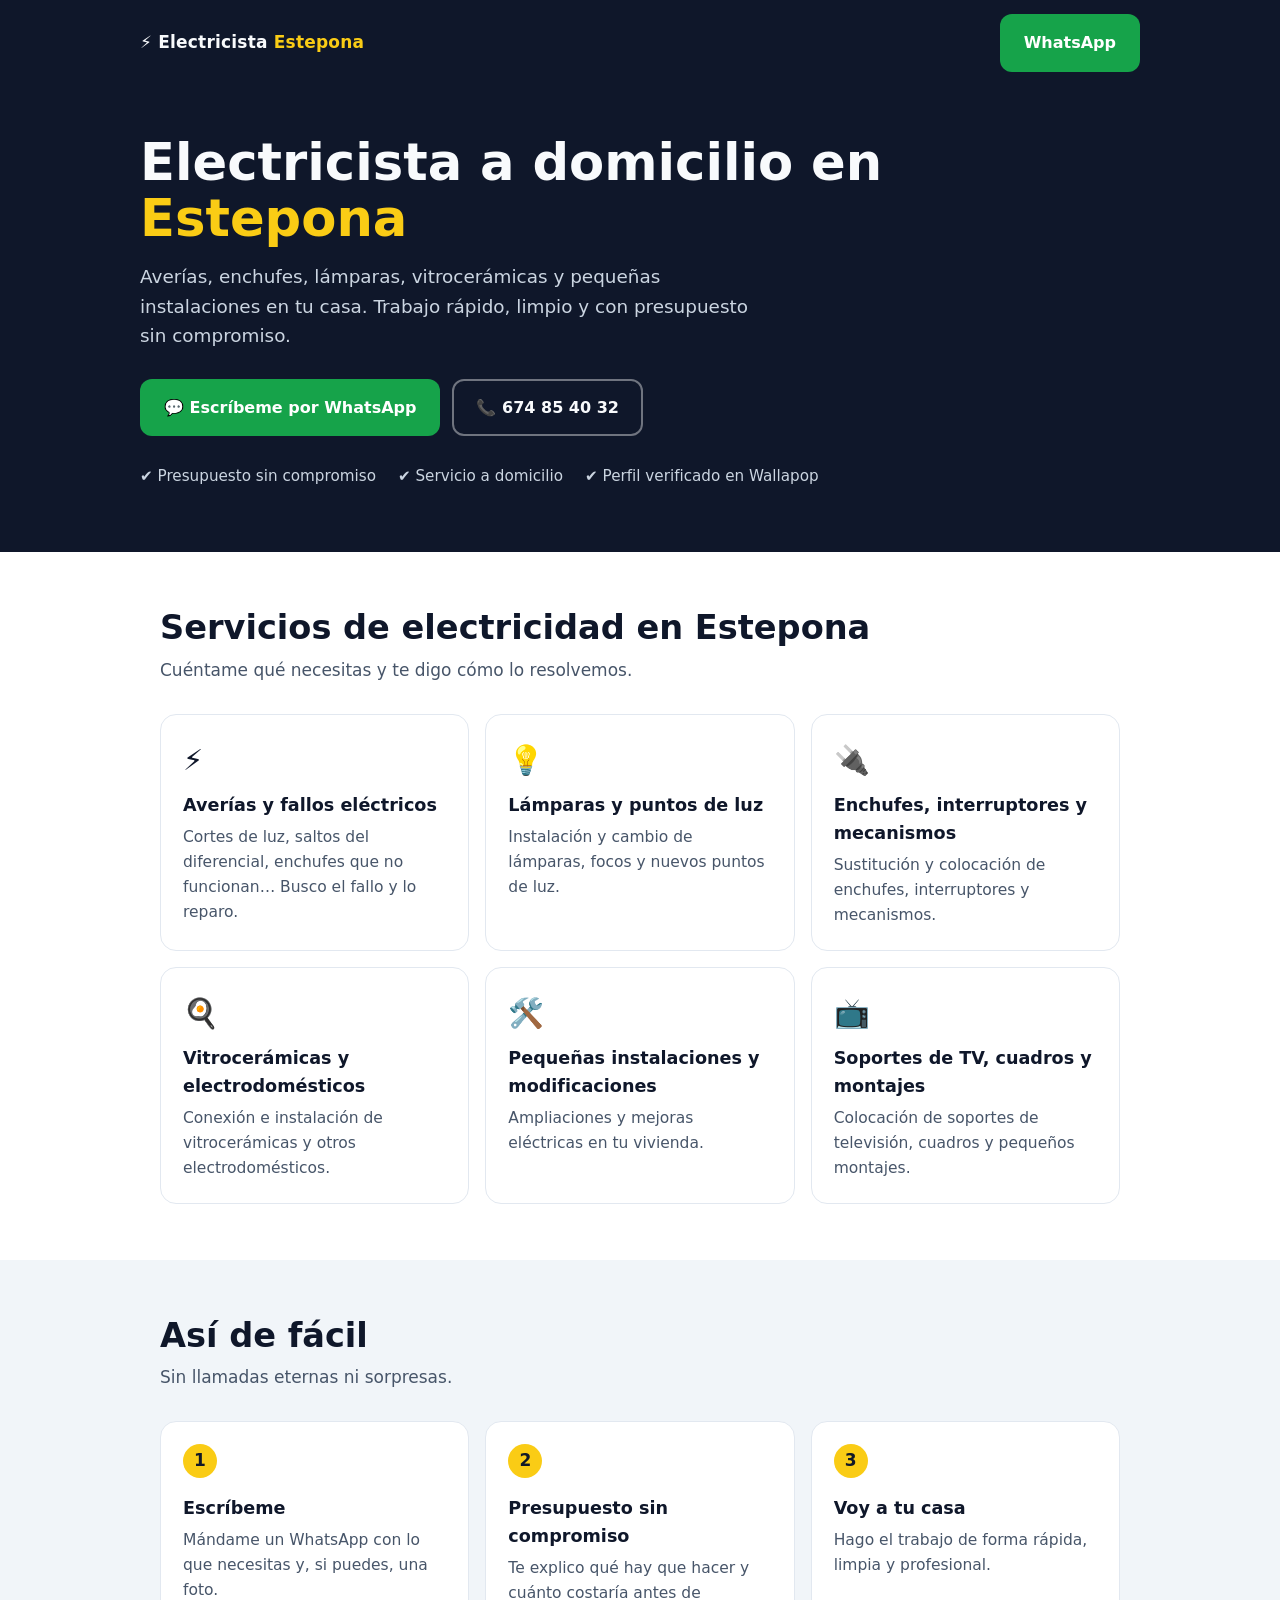
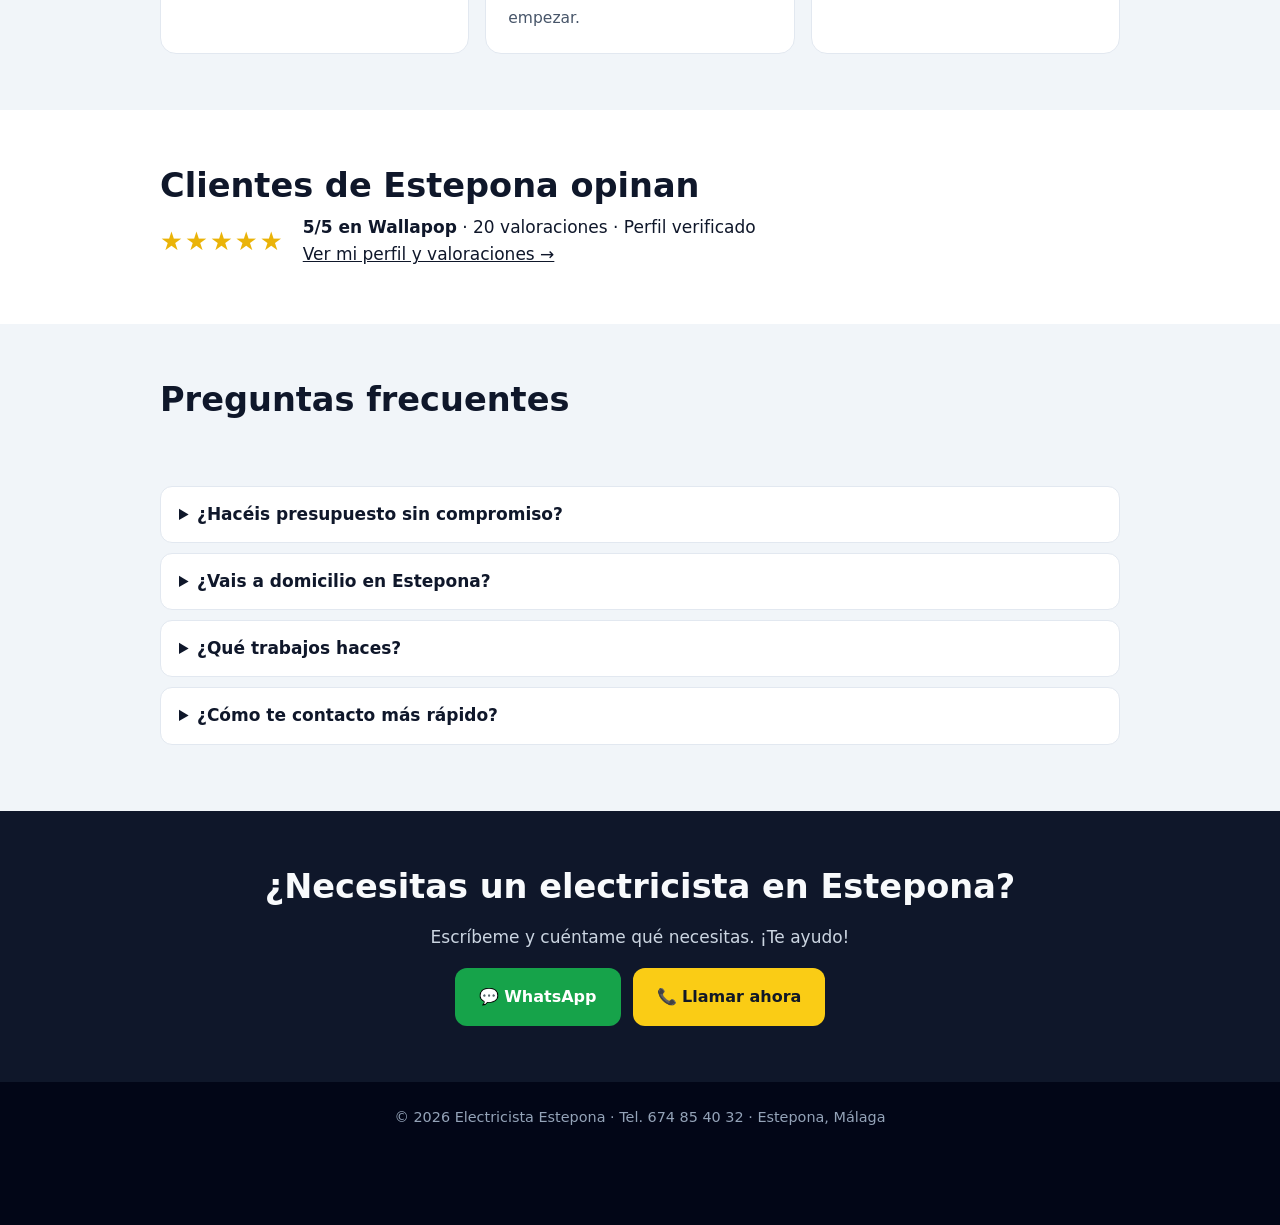
==== index.html @ 248f4143 "Add files via upload" ====
<!DOCTYPE html>
<html lang="es">
<head>
<meta charset="utf-8">
<meta name="viewport" content="width=device-width, initial-scale=1, viewport-fit=cover">
<title>Electricista en Estepona | Averías, instalaciones y reparaciones a domicilio</title>
<meta name="description" content="Electricista profesional en Estepona a domicilio: averías eléctricas, enchufes, lámparas, vitrocerámicas y pequeñas instalaciones. Presupuesto sin compromiso por WhatsApp: 674 85 40 32.">
<meta name="theme-color" content="#0f172a">
<meta property="og:title" content="Electricista en Estepona · Presupuesto sin compromiso">
<meta property="og:description" content="Averías, enchufes, lámparas, vitrocerámicas y pequeñas instalaciones a domicilio. Escríbeme por WhatsApp.">
<meta property="og:type" content="website">
<meta property="og:locale" content="es_ES">
<link rel="icon" href="data:image/svg+xml,%3Csvg xmlns='http://www.w3.org/2000/svg' viewBox='0 0 100 100'%3E%3Ctext y='.9em' font-size='90'%3E⚡%3C/text%3E%3C/svg%3E">
<script type="application/ld+json">
{
  "@context": "https://schema.org",
  "@type": "Electrician",
  "name": "Electricista Estepona",
  "description": "Electricista a domicilio en Estepona: averías, enchufes, lámparas, vitrocerámicas y pequeñas instalaciones.",
  "telephone": "+34674854032",
  "areaServed": { "@type": "City", "name": "Estepona" },
  "address": { "@type": "PostalAddress", "addressLocality": "Estepona", "addressRegion": "Málaga", "addressCountry": "ES" },
  "priceRange": "Presupuesto sin compromiso"
}
</script>
<style>
:root{
  --bg:#ffffff; --surface:#f1f5f9; --text:#0f172a; --muted:#475569;
  --brand:#facc15; --brand-ink:#111827; --dark:#0f172a; --on-dark:#f8fafc;
  --wa:#16a34a; --line:#e2e8f0;
  box-sizing:border-box; padding-top:env(safe-area-inset-top,0px); padding-bottom:env(safe-area-inset-bottom,0px);
}
@media (prefers-color-scheme: dark){
  :root:not([data-theme="light"]){
    --bg:#0b1120; --surface:#131c31; --text:#f1f5f9; --muted:#94a3b8; --line:#243049;
  }
}
:root[data-theme="dark"]{ --bg:#0b1120; --surface:#131c31; --text:#f1f5f9; --muted:#94a3b8; --line:#243049; }
html{ scroll-padding-top:env(safe-area-inset-top,0px); scroll-behavior:smooth; }
*,*::before,*::after{ box-sizing:inherit; }
body{ margin:0; background:var(--bg); color:var(--text); font:17px/1.6 system-ui,-apple-system,"Segoe UI",Roboto,Arial,sans-serif; }
img,svg{ max-width:100%; }
a{ color:inherit; }
.wrap{ max-width:1000px; margin:0 auto; padding:0 20px; }
header.top{ background:var(--dark); color:var(--on-dark); }
.nav{ display:flex; justify-content:space-between; align-items:center; padding:14px 0; gap:12px; }
.logo{ font-weight:800; letter-spacing:.2px; text-decoration:none; }
.logo span{ color:var(--brand); }
.btn{ display:inline-flex; align-items:center; justify-content:center; gap:8px; padding:14px 22px; border-radius:12px; font-weight:700; text-decoration:none; border:2px solid transparent; font-size:1rem; }
.btn-wa{ background:var(--wa); color:#fff; }
.btn-call{ background:var(--brand); color:var(--brand-ink); }
.btn-ghost{ border-color:rgba(255,255,255,.4); color:var(--on-dark); }
.hero{ padding:48px 0 64px; }
.hero h1{ font-size:clamp(2rem,6vw,3.2rem); line-height:1.1; margin:0 0 16px; }
.hero h1 em{ font-style:normal; color:var(--brand); }
.hero p{ font-size:1.15rem; max-width:620px; color:#cbd5e1; margin:0 0 28px; }
.cta{ display:flex; flex-wrap:wrap; gap:12px; }
.badges{ display:flex; flex-wrap:wrap; gap:10px 22px; margin-top:28px; font-size:.95rem; color:#cbd5e1; }
section{ padding:56px 0; }
section.alt{ background:var(--surface); }
h2{ font-size:clamp(1.5rem,4vw,2.1rem); margin:0 0 8px; line-height:1.2; }
.sub{ color:var(--muted); margin:0 0 30px; }
.grid{ display:grid; grid-template-columns:repeat(auto-fit,minmax(250px,1fr)); gap:16px; }
.card{ background:var(--bg); border:1px solid var(--line); border-radius:16px; padding:22px; }
section.alt .card{ background:var(--bg); }
.card .ic{ font-size:1.8rem; }
.card h3{ margin:8px 0 6px; font-size:1.1rem; }
.card p{ margin:0; color:var(--muted); font-size:.97rem; }
.steps{ counter-reset:s; }
.steps .card{ counter-increment:s; }
.steps .card::before{ content:counter(s); display:inline-flex; width:34px; height:34px; border-radius:50%; background:var(--brand); color:var(--brand-ink); font-weight:800; align-items:center; justify-content:center; margin-bottom:8px; }
.proof{ display:flex; flex-wrap:wrap; align-items:center; gap:18px; }
.stars{ font-size:1.6rem; color:#eab308; letter-spacing:2px; }
details{ border:1px solid var(--line); border-radius:12px; padding:14px 18px; margin-bottom:10px; background:var(--bg); }
summary{ font-weight:700; cursor:pointer; }
details p{ margin:10px 0 0; color:var(--muted); }
.final{ background:var(--dark); color:var(--on-dark); text-align:center; }
.final p{ color:#cbd5e1; }
.final .cta{ justify-content:center; }
footer{ background:#020617; color:#94a3b8; font-size:.9rem; padding:24px 0 96px; text-align:center; }
.float{ position:fixed; left:0; right:0; bottom:0; z-index:20; padding:10px 14px calc(10px + env(safe-area-inset-bottom,0px)); background:rgba(15,23,42,.96); display:none; gap:10px; }
.float .btn{ flex:1; padding:12px 8px; }
@media (max-width:700px){ .float{ display:flex; } .nav .btn{ display:none; } }
</style>
</head>
<body>

<header class="top">
  <div class="wrap nav">
    <a class="logo" href="#">⚡ Electricista <span>Estepona</span></a>
    <a class="btn btn-wa" href="https://wa.me/34674854032?text=Hola%2C%20necesito%20un%20electricista%20en%20Estepona" rel="noopener">WhatsApp</a>
  </div>
  <div class="wrap hero">
    <h1>Electricista a domicilio en <em>Estepona</em></h1>
    <p>Averías, enchufes, lámparas, vitrocerámicas y pequeñas instalaciones en tu casa. Trabajo rápido, limpio y con presupuesto sin compromiso.</p>
    <div class="cta">
      <a class="btn btn-wa" href="https://wa.me/34674854032?text=Hola%2C%20necesito%20un%20electricista%20en%20Estepona" rel="noopener">💬 Escríbeme por WhatsApp</a>
      <a class="btn btn-ghost" href="tel:+34674854032">📞 674 85 40 32</a>
    </div>
    <div class="badges">
      <span>✔ Presupuesto sin compromiso</span>
      <span>✔ Servicio a domicilio</span>
      <span>✔ Perfil verificado en Wallapop</span>
    </div>
  </div>
</header>

<main>
<section id="servicios">
  <div class="wrap">
    <h2>Servicios de electricidad en Estepona</h2>
    <p class="sub">Cuéntame qué necesitas y te digo cómo lo resolvemos.</p>
    <div class="grid">
      <div class="card"><div class="ic">⚡</div><h3>Averías y fallos eléctricos</h3><p>Cortes de luz, saltos del diferencial, enchufes que no funcionan… Busco el fallo y lo reparo.</p></div>
      <div class="card"><div class="ic">💡</div><h3>Lámparas y puntos de luz</h3><p>Instalación y cambio de lámparas, focos y nuevos puntos de luz.</p></div>
      <div class="card"><div class="ic">🔌</div><h3>Enchufes, interruptores y mecanismos</h3><p>Sustitución y colocación de enchufes, interruptores y mecanismos.</p></div>
      <div class="card"><div class="ic">🍳</div><h3>Vitrocerámicas y electrodomésticos</h3><p>Conexión e instalación de vitrocerámicas y otros electrodomésticos.</p></div>
      <div class="card"><div class="ic">🛠️</div><h3>Pequeñas instalaciones y modificaciones</h3><p>Ampliaciones y mejoras eléctricas en tu vivienda.</p></div>
      <div class="card"><div class="ic">📺</div><h3>Soportes de TV, cuadros y montajes</h3><p>Colocación de soportes de televisión, cuadros y pequeños montajes.</p></div>
    </div>
  </div>
</section>

<section class="alt" id="como">
  <div class="wrap">
    <h2>Así de fácil</h2>
    <p class="sub">Sin llamadas eternas ni sorpresas.</p>
    <div class="grid steps">
      <div class="card"><h3>Escríbeme</h3><p>Mándame un WhatsApp con lo que necesitas y, si puedes, una foto.</p></div>
      <div class="card"><h3>Presupuesto sin compromiso</h3><p>Te explico qué hay que hacer y cuánto costaría antes de empezar.</p></div>
      <div class="card"><h3>Voy a tu casa</h3><p>Hago el trabajo de forma rápida, limpia y profesional.</p></div>
    </div>
  </div>
</section>

<section id="opiniones">
  <div class="wrap">
    <h2>Clientes de Estepona opinan</h2>
    <div class="proof">
      <div class="stars" aria-label="5 de 5 estrellas">★★★★★</div>
      <div><strong>5/5 en Wallapop</strong> · 20 valoraciones · Perfil verificado<br>
      <a href="https://es.wallapop.com/item/electricista-1273428074" rel="noopener" target="_blank">Ver mi perfil y valoraciones →</a></div>
    </div>
  </div>
</section>

<section class="alt" id="faq">
  <div class="wrap">
    <h2>Preguntas frecuentes</h2>
    <p class="sub">&nbsp;</p>
    <details><summary>¿Hacéis presupuesto sin compromiso?</summary><p>Sí. Me cuentas qué necesitas por WhatsApp y te doy un presupuesto antes de empezar, sin compromiso.</p></details>
    <details><summary>¿Vais a domicilio en Estepona?</summary><p>Sí, el servicio es a domicilio en Estepona.</p></details>
    <details><summary>¿Qué trabajos haces?</summary><p>Averías, lámparas y puntos de luz, enchufes e interruptores, vitrocerámicas y electrodomésticos, pequeñas instalaciones y montajes como soportes de TV o cuadros.</p></details>
    <details><summary>¿Cómo te contacto más rápido?</summary><p>Por WhatsApp al 674 85 40 32. También puedes llamarme directamente.</p></details>
  </div>
</section>

<section class="final" id="contacto">
  <div class="wrap">
    <h2>¿Necesitas un electricista en Estepona?</h2>
    <p>Escríbeme y cuéntame qué necesitas. ¡Te ayudo!</p>
    <div class="cta">
      <a class="btn btn-wa" href="https://wa.me/34674854032?text=Hola%2C%20necesito%20un%20electricista%20en%20Estepona" rel="noopener">💬 WhatsApp</a>
      <a class="btn btn-call" href="tel:+34674854032">📞 Llamar ahora</a>
    </div>
  </div>
</section>
</main>

<footer>
  <div class="wrap">© <span id="y">2026</span> Electricista Estepona · Tel. 674 85 40 32 · Estepona, Málaga</div>
</footer>

<div class="float">
  <a class="btn btn-wa" href="https://wa.me/34674854032?text=Hola%2C%20necesito%20un%20electricista%20en%20Estepona" rel="noopener">💬 WhatsApp</a>
  <a class="btn btn-call" href="tel:+34674854032">📞 Llamar</a>
</div>
<script>document.getElementById('y').textContent=new Date().getFullYear();</script>
</body>
</html>
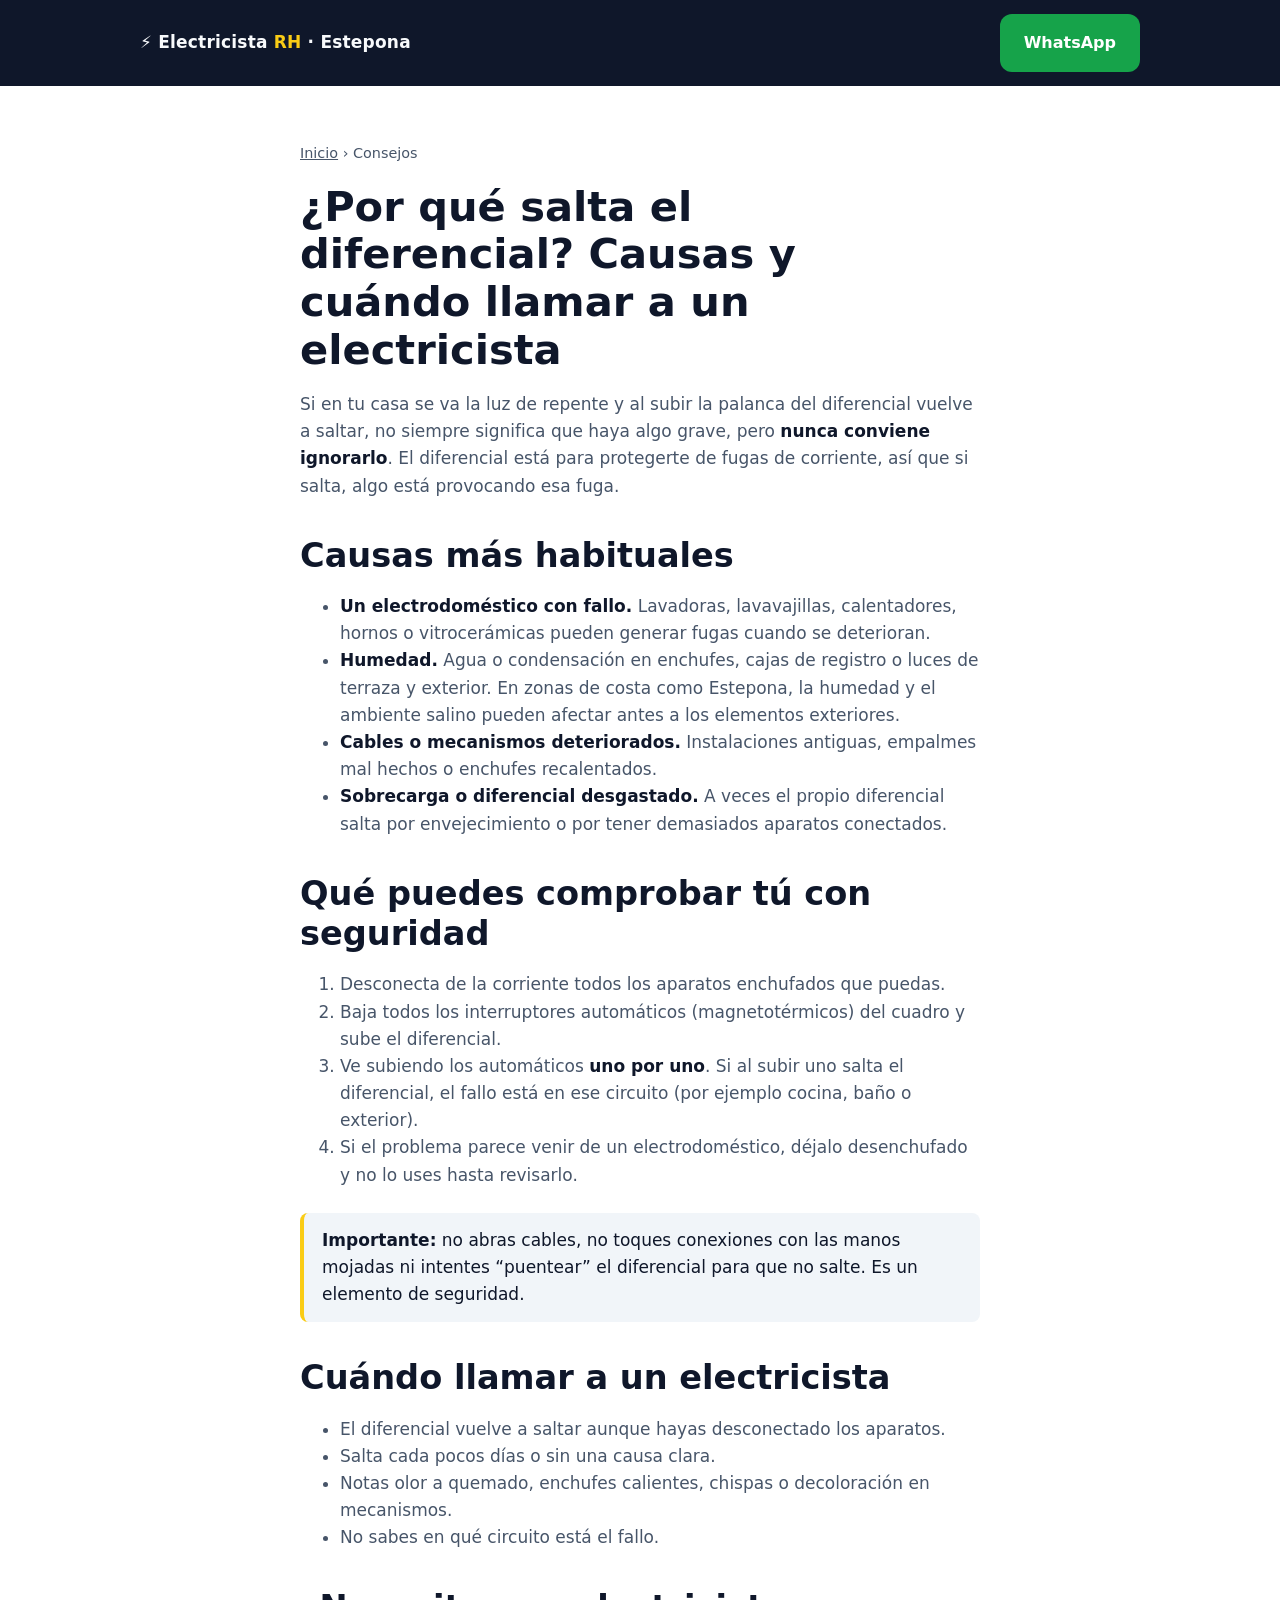
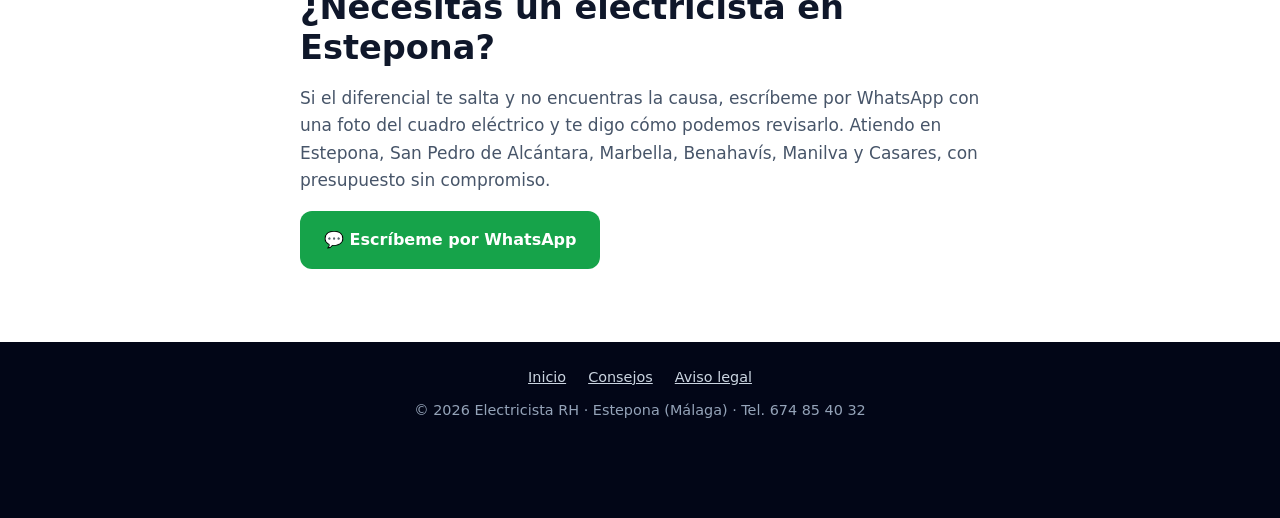
==== commit 31d31d85: "Add files via upload" ====
--- a/index.html
+++ b/index.html
@@ -3,178 +3,57 @@
 <head>
 <meta charset="utf-8">
 <meta name="viewport" content="width=device-width, initial-scale=1, viewport-fit=cover">
-<title>Electricista en Estepona | Averías, instalaciones y reparaciones a domicilio</title>
-<meta name="description" content="Electricista profesional en Estepona a domicilio: averías eléctricas, enchufes, lámparas, vitrocerámicas y pequeñas instalaciones. Presupuesto sin compromiso por WhatsApp: 674 85 40 32.">
 <meta name="theme-color" content="#0f172a">
-<meta property="og:title" content="Electricista en Estepona · Presupuesto sin compromiso">
-<meta property="og:description" content="Averías, enchufes, lámparas, vitrocerámicas y pequeñas instalaciones a domicilio. Escríbeme por WhatsApp.">
-<meta property="og:type" content="website">
-<meta property="og:locale" content="es_ES">
 <link rel="icon" href="data:image/svg+xml,%3Csvg xmlns='http://www.w3.org/2000/svg' viewBox='0 0 100 100'%3E%3Ctext y='.9em' font-size='90'%3E⚡%3C/text%3E%3C/svg%3E">
+<link rel="stylesheet" href="/style.css">
+<title>¿Por qué salta el diferencial? Causas y soluciones | Electricista Estepona</title>
+<meta name="description" content="Por qué salta el diferencial en casa, qué puedes comprobar tú con seguridad y cuándo llamar a un electricista en Estepona. Guía práctica.">
+<link rel="canonical" href="https://electricistarh.com/consejos/">
+<meta property="og:title" content="¿Por qué salta el diferencial? Causas y soluciones">
+<meta property="og:url" content="https://electricistarh.com/consejos/">
+<meta property="og:type" content="article">
 <script type="application/ld+json">
-{
-  "@context": "https://schema.org",
-  "@type": "Electrician",
-  "name": "Electricista Estepona",
-  "description": "Electricista a domicilio en Estepona: averías, enchufes, lámparas, vitrocerámicas y pequeñas instalaciones.",
-  "telephone": "+34674854032",
-  "areaServed": { "@type": "City", "name": "Estepona" },
-  "address": { "@type": "PostalAddress", "addressLocality": "Estepona", "addressRegion": "Málaga", "addressCountry": "ES" },
-  "priceRange": "Presupuesto sin compromiso"
-}
+{"@context":"https://schema.org","@type":"Article","headline":"¿Por qué salta el diferencial? Causas y cuándo llamar a un electricista","inLanguage":"es","datePublished":"2026-10-31","dateModified":"2026-10-31","mainEntityOfPage":"https://electricistarh.com/consejos/","author":{"@type":"Organization","name":"Electricista RH","url":"https://electricistarh.com/"},"publisher":{"@type":"Organization","name":"Electricista RH"}}
 </script>
-<style>
-:root{
-  --bg:#ffffff; --surface:#f1f5f9; --text:#0f172a; --muted:#475569;
-  --brand:#facc15; --brand-ink:#111827; --dark:#0f172a; --on-dark:#f8fafc;
-  --wa:#16a34a; --line:#e2e8f0;
-  box-sizing:border-box; padding-top:env(safe-area-inset-top,0px); padding-bottom:env(safe-area-inset-bottom,0px);
-}
-@media (prefers-color-scheme: dark){
-  :root:not([data-theme="light"]){
-    --bg:#0b1120; --surface:#131c31; --text:#f1f5f9; --muted:#94a3b8; --line:#243049;
-  }
-}
-:root[data-theme="dark"]{ --bg:#0b1120; --surface:#131c31; --text:#f1f5f9; --muted:#94a3b8; --line:#243049; }
-html{ scroll-padding-top:env(safe-area-inset-top,0px); scroll-behavior:smooth; }
-*,*::before,*::after{ box-sizing:inherit; }
-body{ margin:0; background:var(--bg); color:var(--text); font:17px/1.6 system-ui,-apple-system,"Segoe UI",Roboto,Arial,sans-serif; }
-img,svg{ max-width:100%; }
-a{ color:inherit; }
-.wrap{ max-width:1000px; margin:0 auto; padding:0 20px; }
-header.top{ background:var(--dark); color:var(--on-dark); }
-.nav{ display:flex; justify-content:space-between; align-items:center; padding:14px 0; gap:12px; }
-.logo{ font-weight:800; letter-spacing:.2px; text-decoration:none; }
-.logo span{ color:var(--brand); }
-.btn{ display:inline-flex; align-items:center; justify-content:center; gap:8px; padding:14px 22px; border-radius:12px; font-weight:700; text-decoration:none; border:2px solid transparent; font-size:1rem; }
-.btn-wa{ background:var(--wa); color:#fff; }
-.btn-call{ background:var(--brand); color:var(--brand-ink); }
-.btn-ghost{ border-color:rgba(255,255,255,.4); color:var(--on-dark); }
-.hero{ padding:48px 0 64px; }
-.hero h1{ font-size:clamp(2rem,6vw,3.2rem); line-height:1.1; margin:0 0 16px; }
-.hero h1 em{ font-style:normal; color:var(--brand); }
-.hero p{ font-size:1.15rem; max-width:620px; color:#cbd5e1; margin:0 0 28px; }
-.cta{ display:flex; flex-wrap:wrap; gap:12px; }
-.badges{ display:flex; flex-wrap:wrap; gap:10px 22px; margin-top:28px; font-size:.95rem; color:#cbd5e1; }
-section{ padding:56px 0; }
-section.alt{ background:var(--surface); }
-h2{ font-size:clamp(1.5rem,4vw,2.1rem); margin:0 0 8px; line-height:1.2; }
-.sub{ color:var(--muted); margin:0 0 30px; }
-.grid{ display:grid; grid-template-columns:repeat(auto-fit,minmax(250px,1fr)); gap:16px; }
-.card{ background:var(--bg); border:1px solid var(--line); border-radius:16px; padding:22px; }
-section.alt .card{ background:var(--bg); }
-.card .ic{ font-size:1.8rem; }
-.card h3{ margin:8px 0 6px; font-size:1.1rem; }
-.card p{ margin:0; color:var(--muted); font-size:.97rem; }
-.steps{ counter-reset:s; }
-.steps .card{ counter-increment:s; }
-.steps .card::before{ content:counter(s); display:inline-flex; width:34px; height:34px; border-radius:50%; background:var(--brand); color:var(--brand-ink); font-weight:800; align-items:center; justify-content:center; margin-bottom:8px; }
-.proof{ display:flex; flex-wrap:wrap; align-items:center; gap:18px; }
-.stars{ font-size:1.6rem; color:#eab308; letter-spacing:2px; }
-details{ border:1px solid var(--line); border-radius:12px; padding:14px 18px; margin-bottom:10px; background:var(--bg); }
-summary{ font-weight:700; cursor:pointer; }
-details p{ margin:10px 0 0; color:var(--muted); }
-.final{ background:var(--dark); color:var(--on-dark); text-align:center; }
-.final p{ color:#cbd5e1; }
-.final .cta{ justify-content:center; }
-footer{ background:#020617; color:#94a3b8; font-size:.9rem; padding:24px 0 96px; text-align:center; }
-.float{ position:fixed; left:0; right:0; bottom:0; z-index:20; padding:10px 14px calc(10px + env(safe-area-inset-bottom,0px)); background:rgba(15,23,42,.96); display:none; gap:10px; }
-.float .btn{ flex:1; padding:12px 8px; }
-@media (max-width:700px){ .float{ display:flex; } .nav .btn{ display:none; } }
-</style>
 </head>
 <body>
+<header class="top"><div class="wrap nav"><a class="logo" href="/">⚡ Electricista <span>RH</span> · Estepona</a><a class="btn btn-wa" href="https://wa.me/34674854032?text=Hola%2C%20necesito%20un%20electricista%20en%20Estepona" rel="noopener">WhatsApp</a></div></header>
+<main><section><div class="wrap article">
+<div class="crumbs"><a href="/">Inicio</a> › Consejos</div>
+<h1>¿Por qué salta el diferencial? Causas y cuándo llamar a un electricista</h1>
+<p>Si en tu casa se va la luz de repente y al subir la palanca del diferencial vuelve a saltar, no siempre significa que haya algo grave, pero <strong>nunca conviene ignorarlo</strong>. El diferencial está para protegerte de fugas de corriente, así que si salta, algo está provocando esa fuga.</p>
 
-<header class="top">
-  <div class="wrap nav">
-    <a class="logo" href="#">⚡ Electricista <span>Estepona</span></a>
-    <a class="btn btn-wa" href="https://wa.me/34674854032?text=Hola%2C%20necesito%20un%20electricista%20en%20Estepona" rel="noopener">WhatsApp</a>
-  </div>
-  <div class="wrap hero">
-    <h1>Electricista a domicilio en <em>Estepona</em></h1>
-    <p>Averías, enchufes, lámparas, vitrocerámicas y pequeñas instalaciones en tu casa. Trabajo rápido, limpio y con presupuesto sin compromiso.</p>
-    <div class="cta">
-      <a class="btn btn-wa" href="https://wa.me/34674854032?text=Hola%2C%20necesito%20un%20electricista%20en%20Estepona" rel="noopener">💬 Escríbeme por WhatsApp</a>
-      <a class="btn btn-ghost" href="tel:+34674854032">📞 674 85 40 32</a>
-    </div>
-    <div class="badges">
-      <span>✔ Presupuesto sin compromiso</span>
-      <span>✔ Servicio a domicilio</span>
-      <span>✔ Perfil verificado en Wallapop</span>
-    </div>
-  </div>
-</header>
+<h2>Causas más habituales</h2>
+<ul>
+<li><strong>Un electrodoméstico con fallo.</strong> Lavadoras, lavavajillas, calentadores, hornos o vitrocerámicas pueden generar fugas cuando se deterioran.</li>
+<li><strong>Humedad.</strong> Agua o condensación en enchufes, cajas de registro o luces de terraza y exterior. En zonas de costa como Estepona, la humedad y el ambiente salino pueden afectar antes a los elementos exteriores.</li>
+<li><strong>Cables o mecanismos deteriorados.</strong> Instalaciones antiguas, empalmes mal hechos o enchufes recalentados.</li>
+<li><strong>Sobrecarga o diferencial desgastado.</strong> A veces el propio diferencial salta por envejecimiento o por tener demasiados aparatos conectados.</li>
+</ul>
 
-<main>
-<section id="servicios">
-  <div class="wrap">
-    <h2>Servicios de electricidad en Estepona</h2>
-    <p class="sub">Cuéntame qué necesitas y te digo cómo lo resolvemos.</p>
-    <div class="grid">
-      <div class="card"><div class="ic">⚡</div><h3>Averías y fallos eléctricos</h3><p>Cortes de luz, saltos del diferencial, enchufes que no funcionan… Busco el fallo y lo reparo.</p></div>
-      <div class="card"><div class="ic">💡</div><h3>Lámparas y puntos de luz</h3><p>Instalación y cambio de lámparas, focos y nuevos puntos de luz.</p></div>
-      <div class="card"><div class="ic">🔌</div><h3>Enchufes, interruptores y mecanismos</h3><p>Sustitución y colocación de enchufes, interruptores y mecanismos.</p></div>
-      <div class="card"><div class="ic">🍳</div><h3>Vitrocerámicas y electrodomésticos</h3><p>Conexión e instalación de vitrocerámicas y otros electrodomésticos.</p></div>
-      <div class="card"><div class="ic">🛠️</div><h3>Pequeñas instalaciones y modificaciones</h3><p>Ampliaciones y mejoras eléctricas en tu vivienda.</p></div>
-      <div class="card"><div class="ic">📺</div><h3>Soportes de TV, cuadros y montajes</h3><p>Colocación de soportes de televisión, cuadros y pequeños montajes.</p></div>
-    </div>
-  </div>
-</section>
+<h2>Qué puedes comprobar tú con seguridad</h2>
+<ol>
+<li>Desconecta de la corriente todos los aparatos enchufados que puedas.</li>
+<li>Baja todos los interruptores automáticos (magnetotérmicos) del cuadro y sube el diferencial.</li>
+<li>Ve subiendo los automáticos <strong>uno por uno</strong>. Si al subir uno salta el diferencial, el fallo está en ese circuito (por ejemplo cocina, baño o exterior).</li>
+<li>Si el problema parece venir de un electrodoméstico, déjalo desenchufado y no lo uses hasta revisarlo.</li>
+</ol>
+<div class="note"><strong>Importante:</strong> no abras cables, no toques conexiones con las manos mojadas ni intentes “puentear” el diferencial para que no salte. Es un elemento de seguridad.</div>
 
-<section class="alt" id="como">
-  <div class="wrap">
-    <h2>Así de fácil</h2>
-    <p class="sub">Sin llamadas eternas ni sorpresas.</p>
-    <div class="grid steps">
-      <div class="card"><h3>Escríbeme</h3><p>Mándame un WhatsApp con lo que necesitas y, si puedes, una foto.</p></div>
-      <div class="card"><h3>Presupuesto sin compromiso</h3><p>Te explico qué hay que hacer y cuánto costaría antes de empezar.</p></div>
-      <div class="card"><h3>Voy a tu casa</h3><p>Hago el trabajo de forma rápida, limpia y profesional.</p></div>
-    </div>
-  </div>
-</section>
+<h2>Cuándo llamar a un electricista</h2>
+<ul>
+<li>El diferencial vuelve a saltar aunque hayas desconectado los aparatos.</li>
+<li>Salta cada pocos días o sin una causa clara.</li>
+<li>Notas olor a quemado, enchufes calientes, chispas o decoloración en mecanismos.</li>
+<li>No sabes en qué circuito está el fallo.</li>
+</ul>
 
-<section id="opiniones">
-  <div class="wrap">
-    <h2>Clientes de Estepona opinan</h2>
-    <div class="proof">
-      <div class="stars" aria-label="5 de 5 estrellas">★★★★★</div>
-      <div><strong>5/5 en Wallapop</strong> · 20 valoraciones · Perfil verificado<br>
-      <a href="https://es.wallapop.com/item/electricista-1273428074" rel="noopener" target="_blank">Ver mi perfil y valoraciones →</a></div>
-    </div>
-  </div>
-</section>
-
-<section class="alt" id="faq">
-  <div class="wrap">
-    <h2>Preguntas frecuentes</h2>
-    <p class="sub">&nbsp;</p>
-    <details><summary>¿Hacéis presupuesto sin compromiso?</summary><p>Sí. Me cuentas qué necesitas por WhatsApp y te doy un presupuesto antes de empezar, sin compromiso.</p></details>
-    <details><summary>¿Vais a domicilio en Estepona?</summary><p>Sí, el servicio es a domicilio en Estepona.</p></details>
-    <details><summary>¿Qué trabajos haces?</summary><p>Averías, lámparas y puntos de luz, enchufes e interruptores, vitrocerámicas y electrodomésticos, pequeñas instalaciones y montajes como soportes de TV o cuadros.</p></details>
-    <details><summary>¿Cómo te contacto más rápido?</summary><p>Por WhatsApp al 674 85 40 32. También puedes llamarme directamente.</p></details>
-  </div>
-</section>
-
-<section class="final" id="contacto">
-  <div class="wrap">
-    <h2>¿Necesitas un electricista en Estepona?</h2>
-    <p>Escríbeme y cuéntame qué necesitas. ¡Te ayudo!</p>
-    <div class="cta">
-      <a class="btn btn-wa" href="https://wa.me/34674854032?text=Hola%2C%20necesito%20un%20electricista%20en%20Estepona" rel="noopener">💬 WhatsApp</a>
-      <a class="btn btn-call" href="tel:+34674854032">📞 Llamar ahora</a>
-    </div>
-  </div>
-</section>
-</main>
-
-<footer>
-  <div class="wrap">© <span id="y">2026</span> Electricista Estepona · Tel. 674 85 40 32 · Estepona, Málaga</div>
-</footer>
-
-<div class="float">
-  <a class="btn btn-wa" href="https://wa.me/34674854032?text=Hola%2C%20necesito%20un%20electricista%20en%20Estepona" rel="noopener">💬 WhatsApp</a>
-  <a class="btn btn-call" href="tel:+34674854032">📞 Llamar</a>
-</div>
-<script>document.getElementById('y').textContent=new Date().getFullYear();</script>
+<h2>¿Necesitas un electricista en Estepona?</h2>
+<p>Si el diferencial te salta y no encuentras la causa, escríbeme por WhatsApp con una foto del cuadro eléctrico y te digo cómo podemos revisarlo. Atiendo en Estepona, San Pedro de Alcántara, Marbella, Benahavís, Manilva y Casares, con presupuesto sin compromiso.</p>
+<p><a class="btn btn-wa" href="https://wa.me/34674854032?text=Hola%2C%20me%20salta%20el%20diferencial%20y%20necesito%20un%20electricista" rel="noopener">💬 Escríbeme por WhatsApp</a></p>
+</div></section></main>
+<footer><div class="wrap"><div class="links"><a href="/">Inicio</a><a href="/consejos/">Consejos</a><a href="/aviso-legal/">Aviso legal</a></div>© <span id="y">2026</span> Electricista RH · Estepona (Málaga) · Tel. 674 85 40 32</div></footer>
+<div class="float"><a class="btn btn-wa" href="https://wa.me/34674854032?text=Hola%2C%20necesito%20un%20electricista%20en%20Estepona" rel="noopener">💬 WhatsApp</a><a class="btn btn-call" href="tel:+34674854032">📞 Llamar</a></div>
+<script>document.getElementById("y").textContent=new Date().getFullYear();</script>
 </body>
 </html>
--- a/style.css
+++ b/style.css
@@ -0,0 +1,70 @@
+:root{
+  --bg:#ffffff; --surface:#f1f5f9; --text:#0f172a; --muted:#475569;
+  --brand:#facc15; --brand-ink:#111827; --dark:#0f172a; --on-dark:#f8fafc;
+  --wa:#16a34a; --line:#e2e8f0;
+  box-sizing:border-box; padding-top:env(safe-area-inset-top,0px); padding-bottom:env(safe-area-inset-bottom,0px);
+}
+@media (prefers-color-scheme: dark){
+  :root:not([data-theme="light"]){
+    --bg:#0b1120; --surface:#131c31; --text:#f1f5f9; --muted:#94a3b8; --line:#243049;
+  }
+}
+:root[data-theme="dark"]{ --bg:#0b1120; --surface:#131c31; --text:#f1f5f9; --muted:#94a3b8; --line:#243049; }
+html{ scroll-padding-top:env(safe-area-inset-top,0px); scroll-behavior:smooth; }
+*,*::before,*::after{ box-sizing:inherit; }
+body{ margin:0; background:var(--bg); color:var(--text); font:17px/1.6 system-ui,-apple-system,"Segoe UI",Roboto,Arial,sans-serif; }
+img,svg{ max-width:100%; }
+a{ color:inherit; }
+.wrap{ max-width:1000px; margin:0 auto; padding:0 20px; }
+header.top{ background:var(--dark); color:var(--on-dark); }
+.nav{ display:flex; justify-content:space-between; align-items:center; padding:14px 0; gap:12px; }
+.logo{ font-weight:800; letter-spacing:.2px; text-decoration:none; }
+.logo span{ color:var(--brand); }
+.btn{ display:inline-flex; align-items:center; justify-content:center; gap:8px; padding:14px 22px; border-radius:12px; font-weight:700; text-decoration:none; border:2px solid transparent; font-size:1rem; }
+.btn-wa{ background:var(--wa); color:#fff; }
+.btn-call{ background:var(--brand); color:var(--brand-ink); }
+.btn-ghost{ border-color:rgba(255,255,255,.4); color:var(--on-dark); }
+.hero{ padding:48px 0 64px; }
+.hero h1{ font-size:clamp(2rem,6vw,3.2rem); line-height:1.1; margin:0 0 16px; }
+.hero h1 em{ font-style:normal; color:var(--brand); }
+.hero p{ font-size:1.15rem; max-width:640px; color:#cbd5e1; margin:0 0 28px; }
+.cta{ display:flex; flex-wrap:wrap; gap:12px; }
+.badges{ display:flex; flex-wrap:wrap; gap:10px 22px; margin-top:28px; font-size:.95rem; color:#cbd5e1; }
+section{ padding:56px 0; }
+section.alt{ background:var(--surface); }
+h2{ font-size:clamp(1.5rem,4vw,2.1rem); margin:0 0 8px; line-height:1.2; }
+.sub{ color:var(--muted); margin:0 0 30px; }
+.intro{ max-width:720px; color:var(--muted); }
+.intro strong{ color:var(--text); }
+.grid{ display:grid; grid-template-columns:repeat(auto-fit,minmax(250px,1fr)); gap:16px; }
+.card{ background:var(--bg); border:1px solid var(--line); border-radius:16px; padding:22px; }
+.card .ic{ font-size:1.8rem; }
+.card h3{ margin:8px 0 6px; font-size:1.1rem; }
+.card p{ margin:0; color:var(--muted); font-size:.97rem; }
+.steps{ counter-reset:s; }
+.steps .card{ counter-increment:s; }
+.steps .card::before{ content:counter(s); display:inline-flex; width:34px; height:34px; border-radius:50%; background:var(--brand); color:var(--brand-ink); font-weight:800; align-items:center; justify-content:center; margin-bottom:8px; }
+.zones{ display:flex; flex-wrap:wrap; gap:10px; margin:0 0 18px; padding:0; list-style:none; }
+.zones li{ background:var(--bg); border:1px solid var(--line); border-radius:999px; padding:8px 16px; font-weight:600; }
+.proof{ display:flex; flex-wrap:wrap; align-items:center; gap:18px; }
+.stars{ font-size:1.6rem; color:#eab308; letter-spacing:2px; }
+details{ border:1px solid var(--line); border-radius:12px; padding:14px 18px; margin-bottom:10px; background:var(--bg); }
+summary{ font-weight:700; cursor:pointer; }
+details p{ margin:10px 0 0; color:var(--muted); }
+.final{ background:var(--dark); color:var(--on-dark); text-align:center; }
+.final p{ color:#cbd5e1; }
+.final .cta{ justify-content:center; }
+footer{ background:#020617; color:#94a3b8; font-size:.9rem; padding:24px 0 96px; text-align:center; }
+.float{ position:fixed; left:0; right:0; bottom:0; z-index:20; padding:10px 14px calc(10px + env(safe-area-inset-bottom,0px)); background:rgba(15,23,42,.96); display:none; gap:10px; }
+.float .btn{ flex:1; padding:12px 8px; }
+@media (max-width:700px){ .float{ display:flex; } .nav .btn{ display:none; } }
+
+.article{ max-width:720px; }
+.article h1{ font-size:clamp(1.8rem,5vw,2.6rem); line-height:1.15; margin:0 0 12px; }
+.article h2{ margin-top:36px; }
+.article p,.article li{ color:var(--muted); }
+.article strong{ color:var(--text); }
+.article .note{ background:var(--surface); border-left:4px solid var(--brand); padding:14px 18px; border-radius:8px; margin:24px 0; }
+.crumbs{ font-size:.9rem; color:var(--muted); margin-bottom:18px; }
+.links{ display:flex; flex-wrap:wrap; gap:10px 22px; justify-content:center; margin-bottom:10px; }
+.links a{ color:#cbd5e1; }
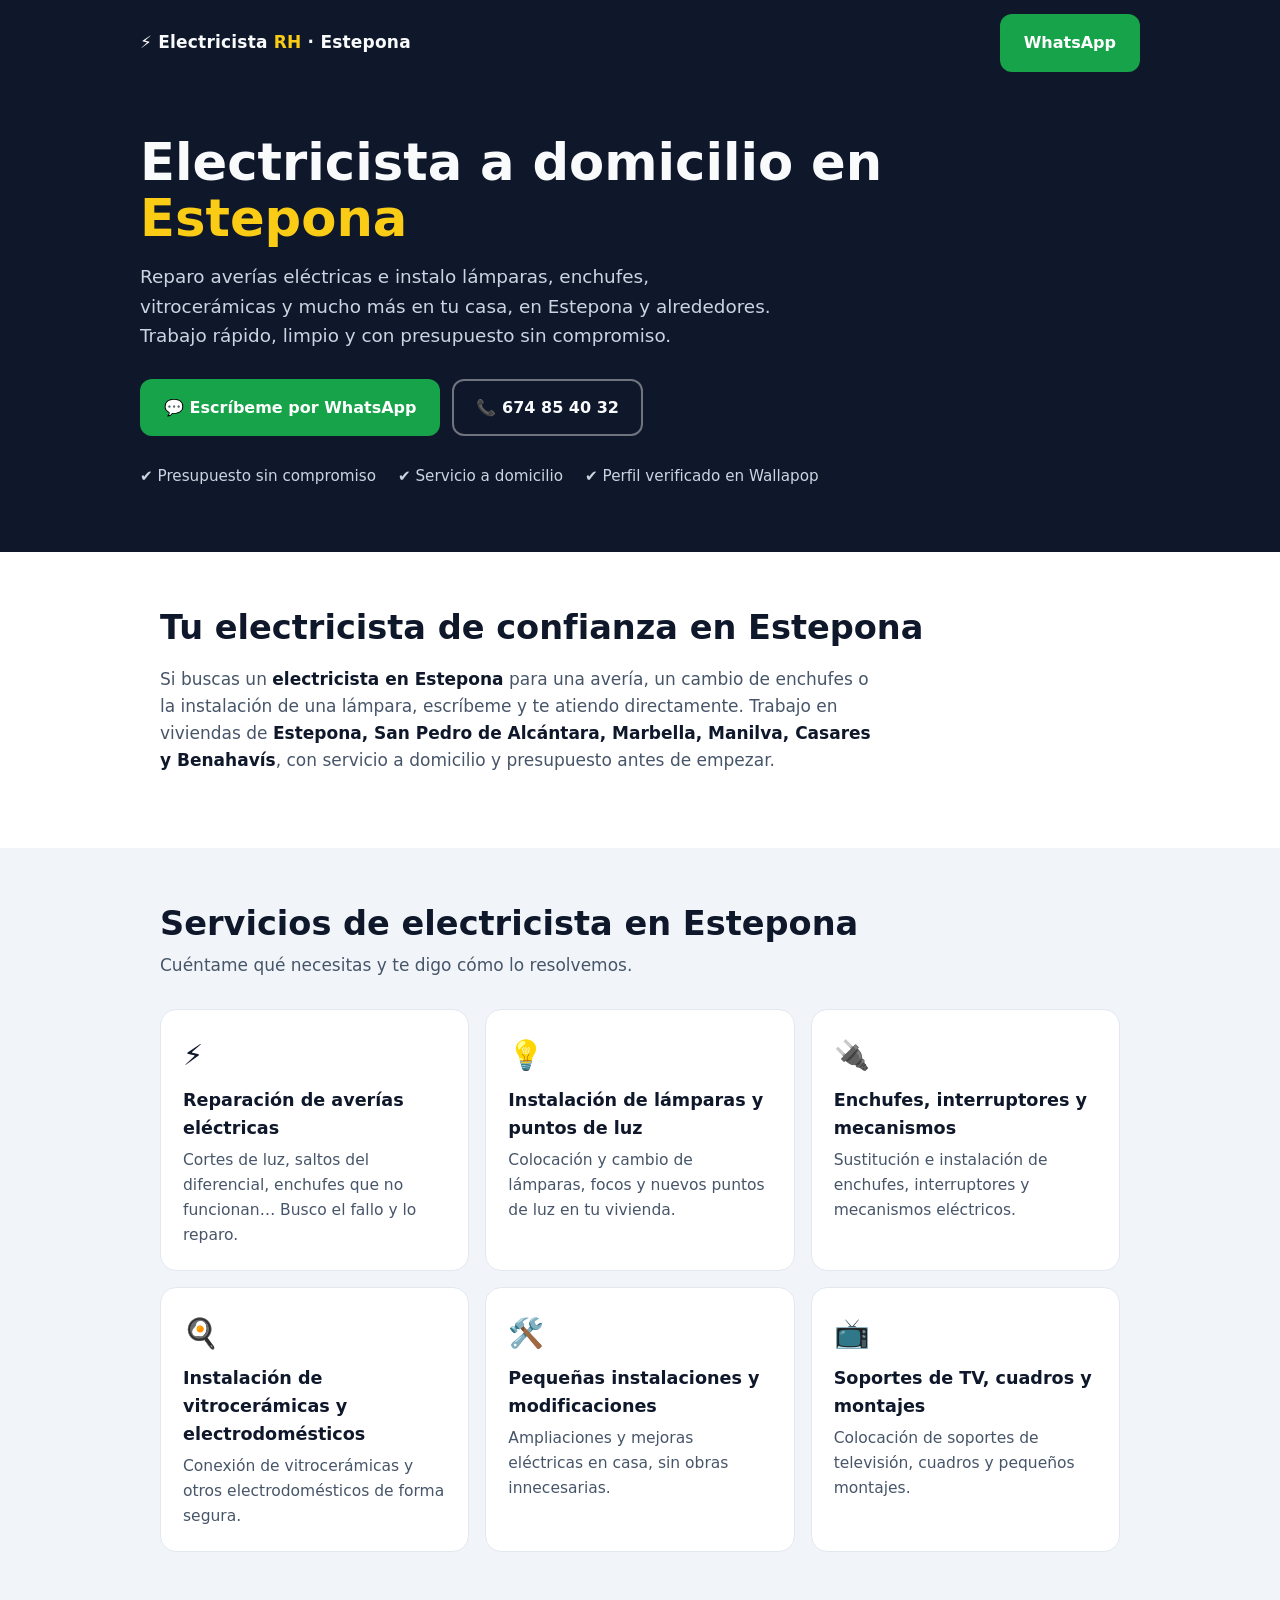
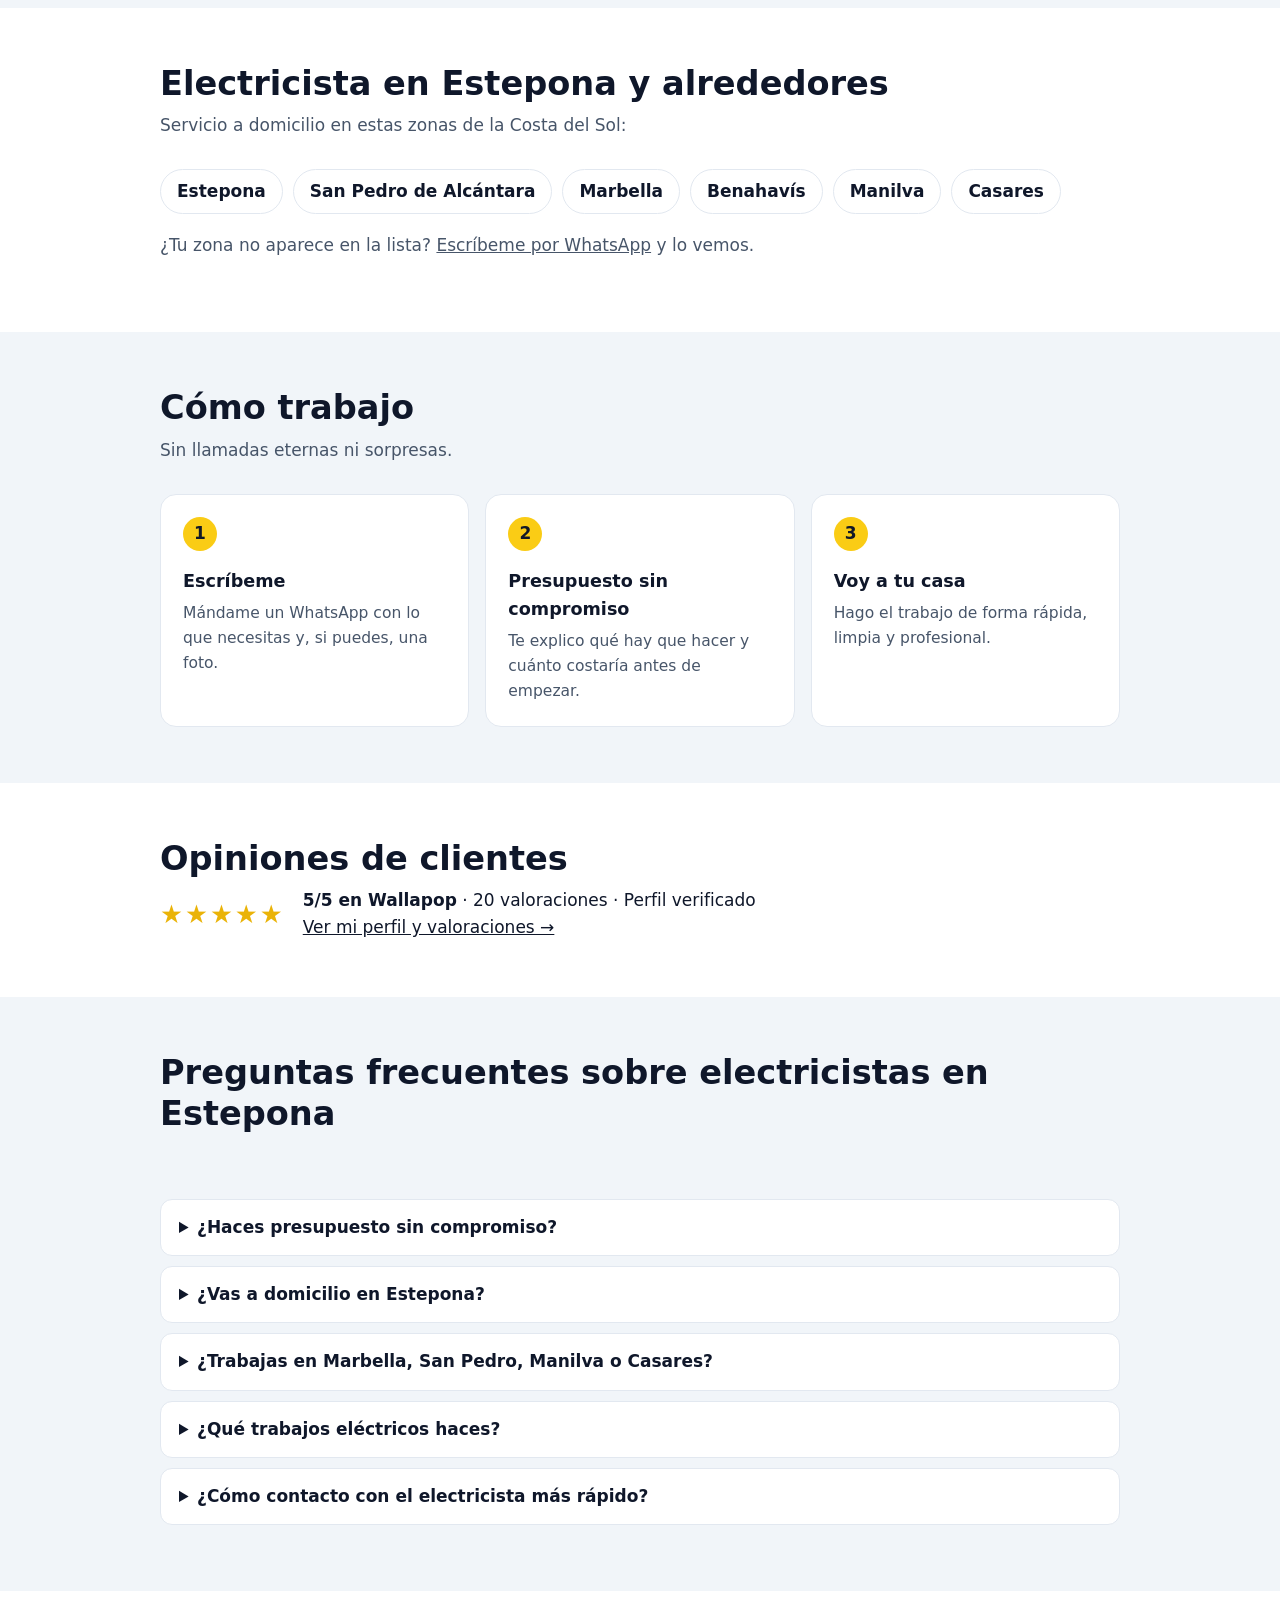
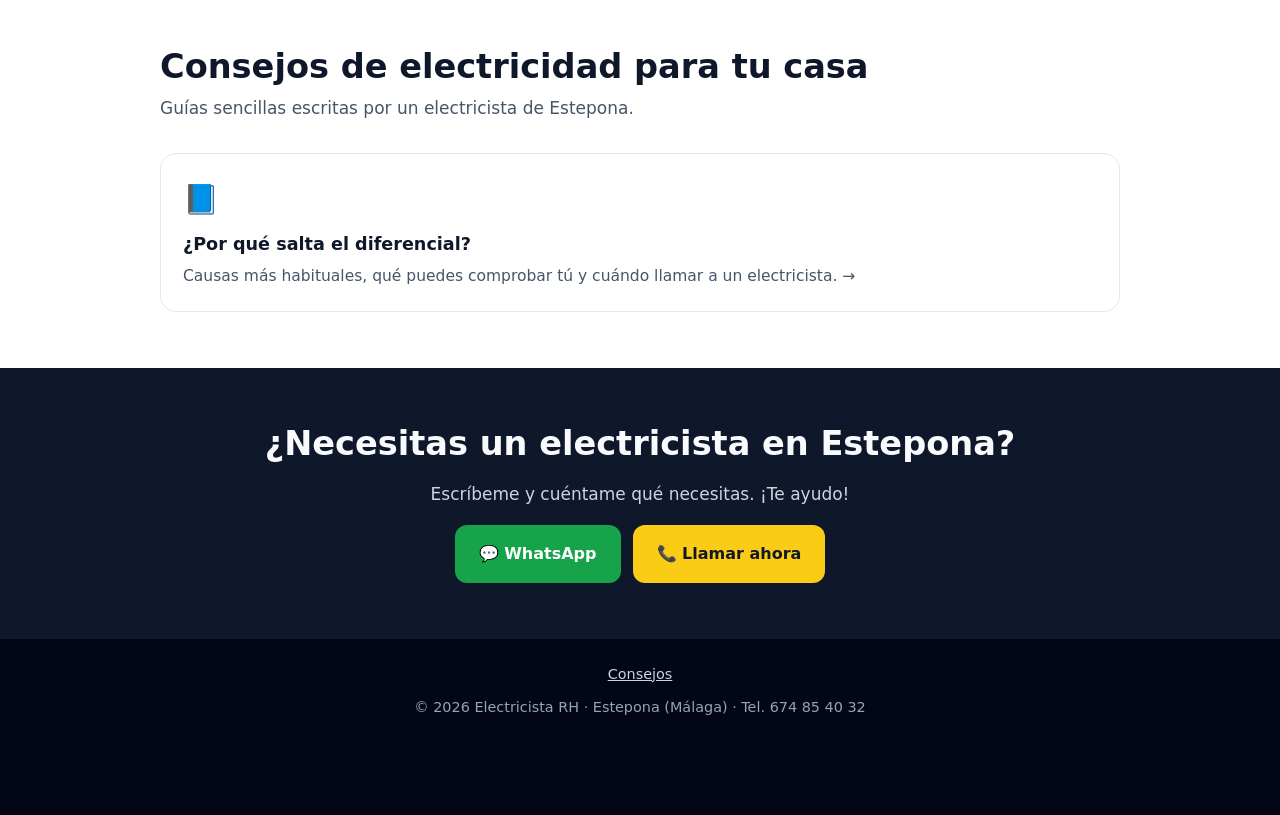
==== commit 8b4073dc: "Add files via upload" ====
--- a/index.html
+++ b/index.html
@@ -3,57 +3,167 @@
 <head>
 <meta charset="utf-8">
 <meta name="viewport" content="width=device-width, initial-scale=1, viewport-fit=cover">
+<title>Electricista en Estepona | Averías a domicilio y presupuesto</title>
+<meta name="description" content="Electricista en Estepona y alrededores: averías, enchufes, lámparas y vitrocerámicas a domicilio. Presupuesto sin compromiso por WhatsApp: 674 85 40 32.">
+<link rel="canonical" href="https://electricistarh.com/">
+<meta name="robots" content="index, follow">
+<meta property="og:url" content="https://electricistarh.com/">
+<meta property="og:title" content="Electricista en Estepona y alrededores · Presupuesto sin compromiso">
+<meta property="og:description" content="Averías, enchufes, lámparas, vitrocerámicas y pequeñas instalaciones a domicilio. Escríbeme por WhatsApp.">
+<meta property="og:type" content="website">
+<meta property="og:locale" content="es_ES">
 <meta name="theme-color" content="#0f172a">
 <link rel="icon" href="data:image/svg+xml,%3Csvg xmlns='http://www.w3.org/2000/svg' viewBox='0 0 100 100'%3E%3Ctext y='.9em' font-size='90'%3E⚡%3C/text%3E%3C/svg%3E">
+<script type="application/ld+json">
+{
+  "@context": "https://schema.org",
+  "@type": "Electrician",
+  "name": "Electricista RH",
+  "url": "https://electricistarh.com/",
+  "description": "Electricista a domicilio en Estepona y alrededores: averías, enchufes, lámparas, vitrocerámicas y pequeñas instalaciones.",
+  "telephone": "+34674854032",
+  "address": { "@type": "PostalAddress", "addressLocality": "Estepona", "addressRegion": "Málaga", "addressCountry": "ES" },
+  "areaServed": [
+    { "@type": "City", "name": "Estepona" },
+    { "@type": "City", "name": "San Pedro de Alcántara" },
+    { "@type": "City", "name": "Marbella" },
+    { "@type": "City", "name": "Manilva" },
+    { "@type": "City", "name": "Casares" },
+    { "@type": "City", "name": "Benahavís" }
+  ],
+  "priceRange": "Presupuesto sin compromiso",
+  "sameAs": ["https://es.wallapop.com/item/electricista-1273428074"]
+}
+</script>
 <link rel="stylesheet" href="/style.css">
-<title>¿Por qué salta el diferencial? Causas y soluciones | Electricista Estepona</title>
-<meta name="description" content="Por qué salta el diferencial en casa, qué puedes comprobar tú con seguridad y cuándo llamar a un electricista en Estepona. Guía práctica.">
-<link rel="canonical" href="https://electricistarh.com/consejos/">
-<meta property="og:title" content="¿Por qué salta el diferencial? Causas y soluciones">
-<meta property="og:url" content="https://electricistarh.com/consejos/">
-<meta property="og:type" content="article">
-<script type="application/ld+json">
-{"@context":"https://schema.org","@type":"Article","headline":"¿Por qué salta el diferencial? Causas y cuándo llamar a un electricista","inLanguage":"es","datePublished":"2026-10-31","dateModified":"2026-10-31","mainEntityOfPage":"https://electricistarh.com/consejos/","author":{"@type":"Organization","name":"Electricista RH","url":"https://electricistarh.com/"},"publisher":{"@type":"Organization","name":"Electricista RH"}}
-</script>
 </head>
 <body>
-<header class="top"><div class="wrap nav"><a class="logo" href="/">⚡ Electricista <span>RH</span> · Estepona</a><a class="btn btn-wa" href="https://wa.me/34674854032?text=Hola%2C%20necesito%20un%20electricista%20en%20Estepona" rel="noopener">WhatsApp</a></div></header>
-<main><section><div class="wrap article">
-<div class="crumbs"><a href="/">Inicio</a> › Consejos</div>
-<h1>¿Por qué salta el diferencial? Causas y cuándo llamar a un electricista</h1>
-<p>Si en tu casa se va la luz de repente y al subir la palanca del diferencial vuelve a saltar, no siempre significa que haya algo grave, pero <strong>nunca conviene ignorarlo</strong>. El diferencial está para protegerte de fugas de corriente, así que si salta, algo está provocando esa fuga.</p>
 
-<h2>Causas más habituales</h2>
-<ul>
-<li><strong>Un electrodoméstico con fallo.</strong> Lavadoras, lavavajillas, calentadores, hornos o vitrocerámicas pueden generar fugas cuando se deterioran.</li>
-<li><strong>Humedad.</strong> Agua o condensación en enchufes, cajas de registro o luces de terraza y exterior. En zonas de costa como Estepona, la humedad y el ambiente salino pueden afectar antes a los elementos exteriores.</li>
-<li><strong>Cables o mecanismos deteriorados.</strong> Instalaciones antiguas, empalmes mal hechos o enchufes recalentados.</li>
-<li><strong>Sobrecarga o diferencial desgastado.</strong> A veces el propio diferencial salta por envejecimiento o por tener demasiados aparatos conectados.</li>
-</ul>
+<header class="top">
+  <div class="wrap nav">
+    <a class="logo" href="/">⚡ Electricista <span>RH</span> · Estepona</a>
+    <a class="btn btn-wa" href="https://wa.me/34674854032?text=Hola%2C%20necesito%20un%20electricista%20en%20Estepona" rel="noopener">WhatsApp</a>
+  </div>
+  <div class="wrap hero">
+    <h1>Electricista a domicilio en <em>Estepona</em></h1>
+    <p>Reparo averías eléctricas e instalo lámparas, enchufes, vitrocerámicas y mucho más en tu casa, en Estepona y alrededores. Trabajo rápido, limpio y con presupuesto sin compromiso.</p>
+    <div class="cta">
+      <a class="btn btn-wa" href="https://wa.me/34674854032?text=Hola%2C%20necesito%20un%20electricista%20en%20Estepona" rel="noopener">💬 Escríbeme por WhatsApp</a>
+      <a class="btn btn-ghost" href="tel:+34674854032">📞 674 85 40 32</a>
+    </div>
+    <div class="badges">
+      <span>✔ Presupuesto sin compromiso</span>
+      <span>✔ Servicio a domicilio</span>
+      <span>✔ Perfil verificado en Wallapop</span>
+    </div>
+  </div>
+</header>
 
-<h2>Qué puedes comprobar tú con seguridad</h2>
-<ol>
-<li>Desconecta de la corriente todos los aparatos enchufados que puedas.</li>
-<li>Baja todos los interruptores automáticos (magnetotérmicos) del cuadro y sube el diferencial.</li>
-<li>Ve subiendo los automáticos <strong>uno por uno</strong>. Si al subir uno salta el diferencial, el fallo está en ese circuito (por ejemplo cocina, baño o exterior).</li>
-<li>Si el problema parece venir de un electrodoméstico, déjalo desenchufado y no lo uses hasta revisarlo.</li>
-</ol>
-<div class="note"><strong>Importante:</strong> no abras cables, no toques conexiones con las manos mojadas ni intentes “puentear” el diferencial para que no salte. Es un elemento de seguridad.</div>
+<main>
+<section>
+  <div class="wrap">
+    <h2>Tu electricista de confianza en Estepona</h2>
+    <p class="intro">Si buscas un <strong>electricista en Estepona</strong> para una avería, un cambio de enchufes o la instalación de una lámpara, escríbeme y te atiendo directamente. Trabajo en viviendas de <strong>Estepona, San Pedro de Alcántara, Marbella, Manilva, Casares y Benahavís</strong>, con servicio a domicilio y presupuesto antes de empezar.</p>
+  </div>
+</section>
 
-<h2>Cuándo llamar a un electricista</h2>
-<ul>
-<li>El diferencial vuelve a saltar aunque hayas desconectado los aparatos.</li>
-<li>Salta cada pocos días o sin una causa clara.</li>
-<li>Notas olor a quemado, enchufes calientes, chispas o decoloración en mecanismos.</li>
-<li>No sabes en qué circuito está el fallo.</li>
-</ul>
+<section class="alt" id="servicios">
+  <div class="wrap">
+    <h2>Servicios de electricista en Estepona</h2>
+    <p class="sub">Cuéntame qué necesitas y te digo cómo lo resolvemos.</p>
+    <div class="grid">
+      <div class="card"><div class="ic">⚡</div><h3>Reparación de averías eléctricas</h3><p>Cortes de luz, saltos del diferencial, enchufes que no funcionan… Busco el fallo y lo reparo.</p></div>
+      <div class="card"><div class="ic">💡</div><h3>Instalación de lámparas y puntos de luz</h3><p>Colocación y cambio de lámparas, focos y nuevos puntos de luz en tu vivienda.</p></div>
+      <div class="card"><div class="ic">🔌</div><h3>Enchufes, interruptores y mecanismos</h3><p>Sustitución e instalación de enchufes, interruptores y mecanismos eléctricos.</p></div>
+      <div class="card"><div class="ic">🍳</div><h3>Instalación de vitrocerámicas y electrodomésticos</h3><p>Conexión de vitrocerámicas y otros electrodomésticos de forma segura.</p></div>
+      <div class="card"><div class="ic">🛠️</div><h3>Pequeñas instalaciones y modificaciones</h3><p>Ampliaciones y mejoras eléctricas en casa, sin obras innecesarias.</p></div>
+      <div class="card"><div class="ic">📺</div><h3>Soportes de TV, cuadros y montajes</h3><p>Colocación de soportes de televisión, cuadros y pequeños montajes.</p></div>
+    </div>
+  </div>
+</section>
 
-<h2>¿Necesitas un electricista en Estepona?</h2>
-<p>Si el diferencial te salta y no encuentras la causa, escríbeme por WhatsApp con una foto del cuadro eléctrico y te digo cómo podemos revisarlo. Atiendo en Estepona, San Pedro de Alcántara, Marbella, Benahavís, Manilva y Casares, con presupuesto sin compromiso.</p>
-<p><a class="btn btn-wa" href="https://wa.me/34674854032?text=Hola%2C%20me%20salta%20el%20diferencial%20y%20necesito%20un%20electricista" rel="noopener">💬 Escríbeme por WhatsApp</a></p>
-</div></section></main>
-<footer><div class="wrap"><div class="links"><a href="/">Inicio</a><a href="/consejos/">Consejos</a><a href="/aviso-legal/">Aviso legal</a></div>© <span id="y">2026</span> Electricista RH · Estepona (Málaga) · Tel. 674 85 40 32</div></footer>
-<div class="float"><a class="btn btn-wa" href="https://wa.me/34674854032?text=Hola%2C%20necesito%20un%20electricista%20en%20Estepona" rel="noopener">💬 WhatsApp</a><a class="btn btn-call" href="tel:+34674854032">📞 Llamar</a></div>
-<script>document.getElementById("y").textContent=new Date().getFullYear();</script>
+<section id="zonas">
+  <div class="wrap">
+    <h2>Electricista en Estepona y alrededores</h2>
+    <p class="sub">Servicio a domicilio en estas zonas de la Costa del Sol:</p>
+    <ul class="zones">
+      <li>Estepona</li>
+      <li>San Pedro de Alcántara</li>
+      <li>Marbella</li>
+      <li>Benahavís</li>
+      <li>Manilva</li>
+      <li>Casares</li>
+    </ul>
+    <p class="intro">¿Tu zona no aparece en la lista? <a href="https://wa.me/34674854032?text=Hola%2C%20%C2%BFtrabajas%20en%20mi%20zona%3F" rel="noopener">Escríbeme por WhatsApp</a> y lo vemos.</p>
+  </div>
+</section>
+
+<section class="alt" id="como">
+  <div class="wrap">
+    <h2>Cómo trabajo</h2>
+    <p class="sub">Sin llamadas eternas ni sorpresas.</p>
+    <div class="grid steps">
+      <div class="card"><h3>Escríbeme</h3><p>Mándame un WhatsApp con lo que necesitas y, si puedes, una foto.</p></div>
+      <div class="card"><h3>Presupuesto sin compromiso</h3><p>Te explico qué hay que hacer y cuánto costaría antes de empezar.</p></div>
+      <div class="card"><h3>Voy a tu casa</h3><p>Hago el trabajo de forma rápida, limpia y profesional.</p></div>
+    </div>
+  </div>
+</section>
+
+<section id="opiniones">
+  <div class="wrap">
+    <h2>Opiniones de clientes</h2>
+    <div class="proof">
+      <div class="stars" aria-label="5 de 5 estrellas">★★★★★</div>
+      <div><strong>5/5 en Wallapop</strong> · 20 valoraciones · Perfil verificado<br>
+      <a href="https://es.wallapop.com/item/electricista-1273428074" rel="noopener" target="_blank">Ver mi perfil y valoraciones →</a></div>
+    </div>
+  </div>
+</section>
+
+<section class="alt" id="faq">
+  <div class="wrap">
+    <h2>Preguntas frecuentes sobre electricistas en Estepona</h2>
+    <p class="sub">&nbsp;</p>
+    <details><summary>¿Haces presupuesto sin compromiso?</summary><p>Sí. Me cuentas qué necesitas por WhatsApp y te doy un presupuesto antes de empezar, sin compromiso.</p></details>
+    <details><summary>¿Vas a domicilio en Estepona?</summary><p>Sí, el servicio es siempre a domicilio en Estepona y alrededores.</p></details>
+    <details><summary>¿Trabajas en Marbella, San Pedro, Manilva o Casares?</summary><p>Sí, atiendo Estepona y las localidades cercanas: San Pedro de Alcántara, Marbella, Benahavís, Manilva y Casares. Si tu zona no aparece, escríbeme y lo vemos.</p></details>
+    <details><summary>¿Qué trabajos eléctricos haces?</summary><p>Reparación de averías, lámparas y puntos de luz, enchufes e interruptores, vitrocerámicas y electrodomésticos, pequeñas instalaciones y montajes como soportes de TV o cuadros.</p></details>
+    <details><summary>¿Cómo contacto con el electricista más rápido?</summary><p>Por WhatsApp al 674 85 40 32. También puedes llamarme directamente.</p></details>
+  </div>
+</section>
+
+<section id="consejos">
+  <div class="wrap">
+    <h2>Consejos de electricidad para tu casa</h2>
+    <p class="sub">Guías sencillas escritas por un electricista de Estepona.</p>
+    <div class="grid">
+      <a class="card" href="/consejos" style="text-decoration:none"><div class="ic">📘</div><h3>¿Por qué salta el diferencial?</h3><p>Causas más habituales, qué puedes comprobar tú y cuándo llamar a un electricista. →</p></a>
+    </div>
+  </div>
+</section>
+
+<section class="final" id="contacto">
+  <div class="wrap">
+    <h2>¿Necesitas un electricista en Estepona?</h2>
+    <p>Escríbeme y cuéntame qué necesitas. ¡Te ayudo!</p>
+    <div class="cta">
+      <a class="btn btn-wa" href="https://wa.me/34674854032?text=Hola%2C%20necesito%20un%20electricista%20en%20Estepona" rel="noopener">💬 WhatsApp</a>
+      <a class="btn btn-call" href="tel:+34674854032">📞 Llamar ahora</a>
+    </div>
+  </div>
+</section>
+</main>
+
+<footer>
+  <div class="wrap">
+    <div class="links"><a href="/consejos">Consejos</a></div>© <span id="y">2026</span> Electricista RH · Estepona (Málaga) · Tel. 674 85 40 32</div>
+</footer>
+
+<div class="float">
+  <a class="btn btn-wa" href="https://wa.me/34674854032?text=Hola%2C%20necesito%20un%20electricista%20en%20Estepona" rel="noopener">💬 WhatsApp</a>
+  <a class="btn btn-call" href="tel:+34674854032">📞 Llamar</a>
+</div>
+<script>document.getElementById('y').textContent=new Date().getFullYear();</script>
 </body>
 </html>
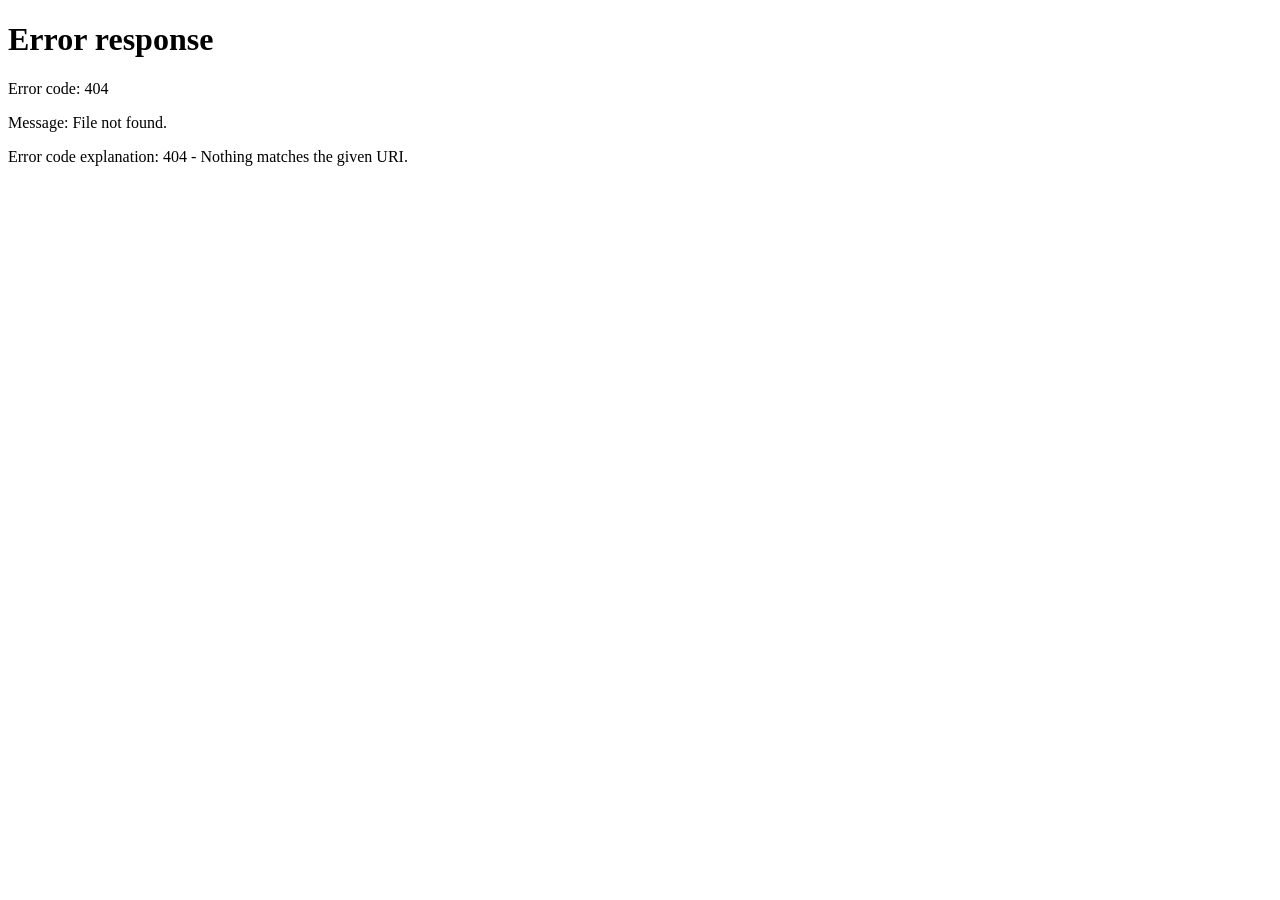
==== commit e453fc14: "Add files via upload" ====
--- a/index.html
+++ b/index.html
@@ -3,167 +3,41 @@
 <head>
 <meta charset="utf-8">
 <meta name="viewport" content="width=device-width, initial-scale=1, viewport-fit=cover">
+<script>try{var P=localStorage.getItem("lang"),B=/bot|crawl|spider|slurp|lighthouse|pagespeed|preview/i.test(navigator.userAgent);if(!B){var c=P||((navigator.languages||[navigator.language||""]).map(function(x){return x.slice(0,2).toLowerCase()}).filter(function(x){return/^(es|en|ru)$/.test(x)})[0]||"es");if(c==="en")location.replace("/en");else if(c==="ru")location.replace("/ru")}}catch(e){}</script>
 <title>Electricista en Estepona | Averías a domicilio y presupuesto</title>
 <meta name="description" content="Electricista en Estepona y alrededores: averías, enchufes, lámparas y vitrocerámicas a domicilio. Presupuesto sin compromiso por WhatsApp: 674 85 40 32.">
 <link rel="canonical" href="https://electricistarh.com/">
+<link rel="alternate" hreflang="es" href="https://electricistarh.com/"><link rel="alternate" hreflang="en" href="https://electricistarh.com/en"><link rel="alternate" hreflang="ru" href="https://electricistarh.com/ru"><link rel="alternate" hreflang="x-default" href="https://electricistarh.com/">
 <meta name="robots" content="index, follow">
+<meta property="og:title" content="Electricista en Estepona | Averías a domicilio y presupuesto">
+<meta property="og:description" content="Electricista en Estepona y alrededores: averías, enchufes, lámparas y vitrocerámicas a domicilio. Presupuesto sin compromiso por WhatsApp: 674 85 40 32.">
 <meta property="og:url" content="https://electricistarh.com/">
-<meta property="og:title" content="Electricista en Estepona y alrededores · Presupuesto sin compromiso">
-<meta property="og:description" content="Averías, enchufes, lámparas, vitrocerámicas y pequeñas instalaciones a domicilio. Escríbeme por WhatsApp.">
 <meta property="og:type" content="website">
 <meta property="og:locale" content="es_ES">
-<meta name="theme-color" content="#0f172a">
+<meta name="theme-color" content="#0b1220">
 <link rel="icon" href="data:image/svg+xml,%3Csvg xmlns='http://www.w3.org/2000/svg' viewBox='0 0 100 100'%3E%3Ctext y='.9em' font-size='90'%3E⚡%3C/text%3E%3C/svg%3E">
-<script type="application/ld+json">
-{
-  "@context": "https://schema.org",
-  "@type": "Electrician",
-  "name": "Electricista RH",
-  "url": "https://electricistarh.com/",
-  "description": "Electricista a domicilio en Estepona y alrededores: averías, enchufes, lámparas, vitrocerámicas y pequeñas instalaciones.",
-  "telephone": "+34674854032",
-  "address": { "@type": "PostalAddress", "addressLocality": "Estepona", "addressRegion": "Málaga", "addressCountry": "ES" },
-  "areaServed": [
-    { "@type": "City", "name": "Estepona" },
-    { "@type": "City", "name": "San Pedro de Alcántara" },
-    { "@type": "City", "name": "Marbella" },
-    { "@type": "City", "name": "Manilva" },
-    { "@type": "City", "name": "Casares" },
-    { "@type": "City", "name": "Benahavís" }
-  ],
-  "priceRange": "Presupuesto sin compromiso",
-  "sameAs": ["https://es.wallapop.com/item/electricista-1273428074"]
-}
-</script>
 <link rel="stylesheet" href="/style.css">
+<script type="application/ld+json">{"@context": "https://schema.org", "@type": "Electrician", "name": "Electricista RH", "url": "https://electricistarh.com/", "description": "Electricista en Estepona y alrededores: averías, enchufes, lámparas y vitrocerámicas a domicilio. Presupuesto sin compromiso por WhatsApp: 674 85 40 32.", "telephone": "+34674854032", "inLanguage": "es", "address": {"@type": "PostalAddress", "addressLocality": "Estepona", "addressRegion": "Málaga", "addressCountry": "ES"}, "areaServed": [{"@type": "City", "name": "Estepona"}, {"@type": "City", "name": "San Pedro de Alcántara"}, {"@type": "City", "name": "Marbella"}, {"@type": "City", "name": "Benahavís"}, {"@type": "City", "name": "Manilva"}, {"@type": "City", "name": "Casares"}], "sameAs": ["https://es.wallapop.com/item/electricista-1273428074"]}</script>
 </head>
 <body>
-
 <header class="top">
-  <div class="wrap nav">
-    <a class="logo" href="/">⚡ Electricista <span>RH</span> · Estepona</a>
-    <a class="btn btn-wa" href="https://wa.me/34674854032?text=Hola%2C%20necesito%20un%20electricista%20en%20Estepona" rel="noopener">WhatsApp</a>
-  </div>
-  <div class="wrap hero">
-    <h1>Electricista a domicilio en <em>Estepona</em></h1>
-    <p>Reparo averías eléctricas e instalo lámparas, enchufes, vitrocerámicas y mucho más en tu casa, en Estepona y alrededores. Trabajo rápido, limpio y con presupuesto sin compromiso.</p>
-    <div class="cta">
-      <a class="btn btn-wa" href="https://wa.me/34674854032?text=Hola%2C%20necesito%20un%20electricista%20en%20Estepona" rel="noopener">💬 Escríbeme por WhatsApp</a>
-      <a class="btn btn-ghost" href="tel:+34674854032">📞 674 85 40 32</a>
-    </div>
-    <div class="badges">
-      <span>✔ Presupuesto sin compromiso</span>
-      <span>✔ Servicio a domicilio</span>
-      <span>✔ Perfil verificado en Wallapop</span>
-    </div>
-  </div>
+<div class="bar"><div class="wrap nav"><a class="logo" href="/">⚡ Electricista <span>RH</span></a>
+<div class="right"><nav class="lang" aria-label="Language"><a href="/" data-l="es" class=on hreflang="es" lang="es">ES</a><a href="/en" data-l="en" hreflang="en" lang="en">EN</a><a href="/ru" data-l="ru" hreflang="ru" lang="ru">RU</a></nav><a class="btn btn-wa" href="https://wa.me/34674854032?text=Hola%2C%20necesito%20un%20electricista%20en%20Estepona" rel="noopener">WhatsApp</a></div></div></div>
+<div class="wrap hero"><h1>Electricista a domicilio en <em>Estepona</em></h1><p>Reparo averías eléctricas e instalo lámparas, enchufes, vitrocerámicas y mucho más en tu casa, en Estepona y alrededores. Trabajo rápido, limpio y con presupuesto sin compromiso.</p>
+<div class="cta"><a class="btn btn-wa" href="https://wa.me/34674854032?text=Hola%2C%20necesito%20un%20electricista%20en%20Estepona" rel="noopener">💬 Escríbeme por WhatsApp</a><a class="btn btn-ghost" href="tel:+34674854032">📞 674 85 40 32</a></div>
+<ul class="badges"><li>✔ Presupuesto sin compromiso</li><li>✔ Servicio a domicilio</li><li>✔ Perfil verificado en Wallapop</li></ul></div>
 </header>
-
 <main>
-<section>
-  <div class="wrap">
-    <h2>Tu electricista de confianza en Estepona</h2>
-    <p class="intro">Si buscas un <strong>electricista en Estepona</strong> para una avería, un cambio de enchufes o la instalación de una lámpara, escríbeme y te atiendo directamente. Trabajo en viviendas de <strong>Estepona, San Pedro de Alcántara, Marbella, Manilva, Casares y Benahavís</strong>, con servicio a domicilio y presupuesto antes de empezar.</p>
-  </div>
-</section>
-
-<section class="alt" id="servicios">
-  <div class="wrap">
-    <h2>Servicios de electricista en Estepona</h2>
-    <p class="sub">Cuéntame qué necesitas y te digo cómo lo resolvemos.</p>
-    <div class="grid">
-      <div class="card"><div class="ic">⚡</div><h3>Reparación de averías eléctricas</h3><p>Cortes de luz, saltos del diferencial, enchufes que no funcionan… Busco el fallo y lo reparo.</p></div>
-      <div class="card"><div class="ic">💡</div><h3>Instalación de lámparas y puntos de luz</h3><p>Colocación y cambio de lámparas, focos y nuevos puntos de luz en tu vivienda.</p></div>
-      <div class="card"><div class="ic">🔌</div><h3>Enchufes, interruptores y mecanismos</h3><p>Sustitución e instalación de enchufes, interruptores y mecanismos eléctricos.</p></div>
-      <div class="card"><div class="ic">🍳</div><h3>Instalación de vitrocerámicas y electrodomésticos</h3><p>Conexión de vitrocerámicas y otros electrodomésticos de forma segura.</p></div>
-      <div class="card"><div class="ic">🛠️</div><h3>Pequeñas instalaciones y modificaciones</h3><p>Ampliaciones y mejoras eléctricas en casa, sin obras innecesarias.</p></div>
-      <div class="card"><div class="ic">📺</div><h3>Soportes de TV, cuadros y montajes</h3><p>Colocación de soportes de televisión, cuadros y pequeños montajes.</p></div>
-    </div>
-  </div>
-</section>
-
-<section id="zonas">
-  <div class="wrap">
-    <h2>Electricista en Estepona y alrededores</h2>
-    <p class="sub">Servicio a domicilio en estas zonas de la Costa del Sol:</p>
-    <ul class="zones">
-      <li>Estepona</li>
-      <li>San Pedro de Alcántara</li>
-      <li>Marbella</li>
-      <li>Benahavís</li>
-      <li>Manilva</li>
-      <li>Casares</li>
-    </ul>
-    <p class="intro">¿Tu zona no aparece en la lista? <a href="https://wa.me/34674854032?text=Hola%2C%20%C2%BFtrabajas%20en%20mi%20zona%3F" rel="noopener">Escríbeme por WhatsApp</a> y lo vemos.</p>
-  </div>
-</section>
-
-<section class="alt" id="como">
-  <div class="wrap">
-    <h2>Cómo trabajo</h2>
-    <p class="sub">Sin llamadas eternas ni sorpresas.</p>
-    <div class="grid steps">
-      <div class="card"><h3>Escríbeme</h3><p>Mándame un WhatsApp con lo que necesitas y, si puedes, una foto.</p></div>
-      <div class="card"><h3>Presupuesto sin compromiso</h3><p>Te explico qué hay que hacer y cuánto costaría antes de empezar.</p></div>
-      <div class="card"><h3>Voy a tu casa</h3><p>Hago el trabajo de forma rápida, limpia y profesional.</p></div>
-    </div>
-  </div>
-</section>
-
-<section id="opiniones">
-  <div class="wrap">
-    <h2>Opiniones de clientes</h2>
-    <div class="proof">
-      <div class="stars" aria-label="5 de 5 estrellas">★★★★★</div>
-      <div><strong>5/5 en Wallapop</strong> · 20 valoraciones · Perfil verificado<br>
-      <a href="https://es.wallapop.com/item/electricista-1273428074" rel="noopener" target="_blank">Ver mi perfil y valoraciones →</a></div>
-    </div>
-  </div>
-</section>
-
-<section class="alt" id="faq">
-  <div class="wrap">
-    <h2>Preguntas frecuentes sobre electricistas en Estepona</h2>
-    <p class="sub">&nbsp;</p>
-    <details><summary>¿Haces presupuesto sin compromiso?</summary><p>Sí. Me cuentas qué necesitas por WhatsApp y te doy un presupuesto antes de empezar, sin compromiso.</p></details>
-    <details><summary>¿Vas a domicilio en Estepona?</summary><p>Sí, el servicio es siempre a domicilio en Estepona y alrededores.</p></details>
-    <details><summary>¿Trabajas en Marbella, San Pedro, Manilva o Casares?</summary><p>Sí, atiendo Estepona y las localidades cercanas: San Pedro de Alcántara, Marbella, Benahavís, Manilva y Casares. Si tu zona no aparece, escríbeme y lo vemos.</p></details>
-    <details><summary>¿Qué trabajos eléctricos haces?</summary><p>Reparación de averías, lámparas y puntos de luz, enchufes e interruptores, vitrocerámicas y electrodomésticos, pequeñas instalaciones y montajes como soportes de TV o cuadros.</p></details>
-    <details><summary>¿Cómo contacto con el electricista más rápido?</summary><p>Por WhatsApp al 674 85 40 32. También puedes llamarme directamente.</p></details>
-  </div>
-</section>
-
-<section id="consejos">
-  <div class="wrap">
-    <h2>Consejos de electricidad para tu casa</h2>
-    <p class="sub">Guías sencillas escritas por un electricista de Estepona.</p>
-    <div class="grid">
-      <a class="card" href="/consejos" style="text-decoration:none"><div class="ic">📘</div><h3>¿Por qué salta el diferencial?</h3><p>Causas más habituales, qué puedes comprobar tú y cuándo llamar a un electricista. →</p></a>
-    </div>
-  </div>
-</section>
-
-<section class="final" id="contacto">
-  <div class="wrap">
-    <h2>¿Necesitas un electricista en Estepona?</h2>
-    <p>Escríbeme y cuéntame qué necesitas. ¡Te ayudo!</p>
-    <div class="cta">
-      <a class="btn btn-wa" href="https://wa.me/34674854032?text=Hola%2C%20necesito%20un%20electricista%20en%20Estepona" rel="noopener">💬 WhatsApp</a>
-      <a class="btn btn-call" href="tel:+34674854032">📞 Llamar ahora</a>
-    </div>
-  </div>
-</section>
+<section id="servicios"><div class="wrap"><h2>Servicios de electricista en Estepona</h2><p class="sub">Cuéntame qué necesitas y te digo cómo lo resolvemos.</p><div class="grid"><div class="card"><div class="ic">⚡</div><h3>Reparación de averías eléctricas</h3><p>Cortes de luz, saltos del diferencial, enchufes que no funcionan… Busco el fallo y lo reparo.</p></div><div class="card"><div class="ic">💡</div><h3>Instalación de lámparas y puntos de luz</h3><p>Colocación y cambio de lámparas, focos y nuevos puntos de luz.</p></div><div class="card"><div class="ic">🔌</div><h3>Enchufes, interruptores y mecanismos</h3><p>Sustitución e instalación de enchufes, interruptores y mecanismos.</p></div><div class="card"><div class="ic">🍳</div><h3>Vitrocerámicas y electrodomésticos</h3><p>Conexión segura de vitrocerámicas y otros electrodomésticos.</p></div><div class="card"><div class="ic">🛠️</div><h3>Pequeñas instalaciones y modificaciones</h3><p>Ampliaciones y mejoras eléctricas en casa, sin obras innecesarias.</p></div><div class="card"><div class="ic">📺</div><h3>Soportes de TV, cuadros y montajes</h3><p>Colocación de soportes de televisión, cuadros y pequeños montajes.</p></div></div></div></section>
+<section class="alt" id="zonas"><div class="wrap"><h2>Electricista en Estepona y alrededores</h2><p class="sub">Servicio a domicilio en estas zonas de la Costa del Sol:</p><ul class="zones"><li>Estepona</li><li>San Pedro de Alcántara</li><li>Marbella</li><li>Benahavís</li><li>Manilva</li><li>Casares</li></ul><p class="intro">¿Tu zona no aparece? Escríbeme por <a href="https://wa.me/34674854032?text=Hola%2C%20%C2%BFtrabajas%20en%20mi%20zona%3F" rel="noopener">WhatsApp</a> y lo vemos.</p></div></section>
+<section id="como"><div class="wrap"><h2>Cómo trabajo</h2><p class="sub">Sin llamadas eternas ni sorpresas.</p><div class="grid steps"><div class='card'><h3>Escríbeme</h3><p>Mándame un WhatsApp con lo que necesitas y, si puedes, una foto.</p></div><div class='card'><h3>Presupuesto sin compromiso</h3><p>Te explico qué hay que hacer y cuánto costaría antes de empezar.</p></div><div class='card'><h3>Voy a tu casa</h3><p>Hago el trabajo de forma rápida, limpia y profesional.</p></div></div></div></section>
+<section class="alt" id="opiniones"><div class="wrap"><h2>Opiniones de clientes</h2><div class="proof"><div class="stars" aria-label="5/5">★★★★★</div><div><strong>5/5 en Wallapop · 20 valoraciones · Perfil verificado</strong><br><a href="https://es.wallapop.com/item/electricista-1273428074" rel="noopener" target="_blank">Ver mi perfil y valoraciones →</a></div></div></div></section>
+<section id="faq"><div class="wrap"><h2>Preguntas frecuentes sobre electricistas en Estepona</h2><p class="sub">&nbsp;</p><details><summary>¿Haces presupuesto sin compromiso?</summary><p>Sí. Me cuentas qué necesitas por WhatsApp y te doy un presupuesto antes de empezar.</p></details><details><summary>¿Vas a domicilio en Estepona?</summary><p>Sí, el servicio es siempre a domicilio en Estepona y alrededores.</p></details><details><summary>¿Trabajas en Marbella, San Pedro, Manilva o Casares?</summary><p>Sí, atiendo Estepona y localidades cercanas. Si tu zona no aparece, escríbeme.</p></details><details><summary>¿Qué trabajos eléctricos haces?</summary><p>Averías, lámparas, enchufes e interruptores, vitrocerámicas y electrodomésticos, pequeñas instalaciones y montajes de soportes de TV o cuadros.</p></details><details><summary>¿Cómo contacto más rápido?</summary><p>Por WhatsApp al 674 85 40 32. También puedes llamarme.</p></details></div></section>
+<section class="alt" id="consejos"><div class="wrap"><h2>Consejos de electricidad para tu casa</h2><p class="sub">&nbsp;</p><div class="grid"><a class="card" href="/consejos" style="text-decoration:none"><div class="ic">📘</div><h3>¿Por qué salta el diferencial?</h3><p>Causas más habituales y cuándo llamar a un electricista. →</p></a></div></div></section>
+<section class="final" id="contacto"><div class="wrap"><h2>¿Necesitas un electricista en Estepona?</h2><p>Escríbeme y cuéntame qué necesitas. ¡Te ayudo!</p><div class="cta"><a class="btn btn-wa" href="https://wa.me/34674854032?text=Hola%2C%20necesito%20un%20electricista%20en%20Estepona" rel="noopener">💬 WhatsApp</a><a class="btn btn-call" href="tel:+34674854032">📞 Llamar ahora</a></div></div></section>
 </main>
-
-<footer>
-  <div class="wrap">
-    <div class="links"><a href="/consejos">Consejos</a></div>© <span id="y">2026</span> Electricista RH · Estepona (Málaga) · Tel. 674 85 40 32</div>
-</footer>
-
-<div class="float">
-  <a class="btn btn-wa" href="https://wa.me/34674854032?text=Hola%2C%20necesito%20un%20electricista%20en%20Estepona" rel="noopener">💬 WhatsApp</a>
-  <a class="btn btn-call" href="tel:+34674854032">📞 Llamar</a>
-</div>
-<script>document.getElementById('y').textContent=new Date().getFullYear();</script>
+<footer><div class="wrap"><div class="links"><a href="/consejos">Consejos</a></div>© <span id="y">2026</span> Electricista RH · Estepona (Málaga) · +34 674 85 40 32</div></footer>
+<div class="float"><a class="btn btn-wa" href="https://wa.me/34674854032?text=Hola%2C%20necesito%20un%20electricista%20en%20Estepona" rel="noopener">💬 WhatsApp</a><a class="btn btn-call" href="tel:+34674854032">📞 Llamar ahora</a></div>
+<script>document.getElementById("y").textContent=new Date().getFullYear();document.querySelectorAll(".lang a").forEach(function(a){a.addEventListener("click",function(){try{localStorage.setItem("lang",a.dataset.l)}catch(e){}})});</script>
 </body>
-</html>
+</html>
--- a/style.css
+++ b/style.css
@@ -1,70 +1,51 @@
-:root{
-  --bg:#ffffff; --surface:#f1f5f9; --text:#0f172a; --muted:#475569;
-  --brand:#facc15; --brand-ink:#111827; --dark:#0f172a; --on-dark:#f8fafc;
-  --wa:#16a34a; --line:#e2e8f0;
-  box-sizing:border-box; padding-top:env(safe-area-inset-top,0px); padding-bottom:env(safe-area-inset-bottom,0px);
-}
-@media (prefers-color-scheme: dark){
-  :root:not([data-theme="light"]){
-    --bg:#0b1120; --surface:#131c31; --text:#f1f5f9; --muted:#94a3b8; --line:#243049;
-  }
-}
-:root[data-theme="dark"]{ --bg:#0b1120; --surface:#131c31; --text:#f1f5f9; --muted:#94a3b8; --line:#243049; }
-html{ scroll-padding-top:env(safe-area-inset-top,0px); scroll-behavior:smooth; }
-*,*::before,*::after{ box-sizing:inherit; }
-body{ margin:0; background:var(--bg); color:var(--text); font:17px/1.6 system-ui,-apple-system,"Segoe UI",Roboto,Arial,sans-serif; }
-img,svg{ max-width:100%; }
-a{ color:inherit; }
-.wrap{ max-width:1000px; margin:0 auto; padding:0 20px; }
-header.top{ background:var(--dark); color:var(--on-dark); }
-.nav{ display:flex; justify-content:space-between; align-items:center; padding:14px 0; gap:12px; }
-.logo{ font-weight:800; letter-spacing:.2px; text-decoration:none; }
-.logo span{ color:var(--brand); }
-.btn{ display:inline-flex; align-items:center; justify-content:center; gap:8px; padding:14px 22px; border-radius:12px; font-weight:700; text-decoration:none; border:2px solid transparent; font-size:1rem; }
-.btn-wa{ background:var(--wa); color:#fff; }
-.btn-call{ background:var(--brand); color:var(--brand-ink); }
-.btn-ghost{ border-color:rgba(255,255,255,.4); color:var(--on-dark); }
-.hero{ padding:48px 0 64px; }
-.hero h1{ font-size:clamp(2rem,6vw,3.2rem); line-height:1.1; margin:0 0 16px; }
-.hero h1 em{ font-style:normal; color:var(--brand); }
-.hero p{ font-size:1.15rem; max-width:640px; color:#cbd5e1; margin:0 0 28px; }
-.cta{ display:flex; flex-wrap:wrap; gap:12px; }
-.badges{ display:flex; flex-wrap:wrap; gap:10px 22px; margin-top:28px; font-size:.95rem; color:#cbd5e1; }
-section{ padding:56px 0; }
-section.alt{ background:var(--surface); }
-h2{ font-size:clamp(1.5rem,4vw,2.1rem); margin:0 0 8px; line-height:1.2; }
-.sub{ color:var(--muted); margin:0 0 30px; }
-.intro{ max-width:720px; color:var(--muted); }
-.intro strong{ color:var(--text); }
-.grid{ display:grid; grid-template-columns:repeat(auto-fit,minmax(250px,1fr)); gap:16px; }
-.card{ background:var(--bg); border:1px solid var(--line); border-radius:16px; padding:22px; }
-.card .ic{ font-size:1.8rem; }
-.card h3{ margin:8px 0 6px; font-size:1.1rem; }
-.card p{ margin:0; color:var(--muted); font-size:.97rem; }
-.steps{ counter-reset:s; }
-.steps .card{ counter-increment:s; }
-.steps .card::before{ content:counter(s); display:inline-flex; width:34px; height:34px; border-radius:50%; background:var(--brand); color:var(--brand-ink); font-weight:800; align-items:center; justify-content:center; margin-bottom:8px; }
-.zones{ display:flex; flex-wrap:wrap; gap:10px; margin:0 0 18px; padding:0; list-style:none; }
-.zones li{ background:var(--bg); border:1px solid var(--line); border-radius:999px; padding:8px 16px; font-weight:600; }
-.proof{ display:flex; flex-wrap:wrap; align-items:center; gap:18px; }
-.stars{ font-size:1.6rem; color:#eab308; letter-spacing:2px; }
-details{ border:1px solid var(--line); border-radius:12px; padding:14px 18px; margin-bottom:10px; background:var(--bg); }
-summary{ font-weight:700; cursor:pointer; }
-details p{ margin:10px 0 0; color:var(--muted); }
-.final{ background:var(--dark); color:var(--on-dark); text-align:center; }
-.final p{ color:#cbd5e1; }
-.final .cta{ justify-content:center; }
-footer{ background:#020617; color:#94a3b8; font-size:.9rem; padding:24px 0 96px; text-align:center; }
-.float{ position:fixed; left:0; right:0; bottom:0; z-index:20; padding:10px 14px calc(10px + env(safe-area-inset-bottom,0px)); background:rgba(15,23,42,.96); display:none; gap:10px; }
-.float .btn{ flex:1; padding:12px 8px; }
-@media (max-width:700px){ .float{ display:flex; } .nav .btn{ display:none; } }
-
-.article{ max-width:720px; }
-.article h1{ font-size:clamp(1.8rem,5vw,2.6rem); line-height:1.15; margin:0 0 12px; }
-.article h2{ margin-top:36px; }
-.article p,.article li{ color:var(--muted); }
-.article strong{ color:var(--text); }
-.article .note{ background:var(--surface); border-left:4px solid var(--brand); padding:14px 18px; border-radius:8px; margin:24px 0; }
-.crumbs{ font-size:.9rem; color:var(--muted); margin-bottom:18px; }
-.links{ display:flex; flex-wrap:wrap; gap:10px 22px; justify-content:center; margin-bottom:10px; }
-.links a{ color:#cbd5e1; }
+:root{--bg:#fff;--s:#f4f6fb;--t:#0f172a;--m:#525f73;--b:#fbbf24;--bi:#111827;--d:#0b1220;--od:#f8fafc;--wa:#16a34a;--l:#e3e8f0;--r:18px;box-sizing:border-box;padding-top:env(safe-area-inset-top,0)}
+@media(prefers-color-scheme:dark){:root:not([data-theme=light]){--bg:#0a101c;--s:#111a2b;--t:#f1f5f9;--m:#9aa8bd;--l:#223049}}
+*,*::before,*::after{box-sizing:inherit}
+html{scroll-behavior:smooth}
+body{margin:0;background:var(--bg);color:var(--t);font:clamp(16px,1.1vw + 12px,18px)/1.65 system-ui,-apple-system,"Segoe UI",Roboto,Arial,sans-serif;-webkit-text-size-adjust:100%}
+a{color:inherit}img,svg{max-width:100%}
+.wrap{width:min(1080px,100% - 40px);margin:0 auto}
+header.top{background:radial-gradient(900px 400px at 85% -10%,rgba(251,191,36,.25),transparent),linear-gradient(160deg,#0b1220,#16233d);color:var(--od)}
+.bar{position:sticky;top:0;z-index:30;backdrop-filter:blur(12px);background:rgba(11,18,32,.75);padding-top:env(safe-area-inset-top,0)}
+.nav{display:flex;justify-content:space-between;align-items:center;gap:12px;padding:12px 0}
+.logo{font-weight:800;text-decoration:none;white-space:nowrap}.logo span{color:var(--b)}
+.right{display:flex;align-items:center;gap:10px}
+.lang{display:flex;background:rgba(255,255,255,.1);border-radius:999px;padding:3px}
+.lang a{padding:5px 11px;border-radius:999px;font-size:.82rem;font-weight:700;text-decoration:none;color:#cbd5e1}
+.lang a.on{background:var(--b);color:var(--bi)}
+.btn{display:inline-flex;align-items:center;justify-content:center;gap:8px;padding:14px 24px;border-radius:14px;font-weight:700;text-decoration:none;border:2px solid transparent;transition:transform .15s,box-shadow .15s}
+.btn:hover{transform:translateY(-2px);box-shadow:0 8px 20px rgba(0,0,0,.25)}
+.btn-wa{background:var(--wa);color:#fff}.btn-call{background:var(--b);color:var(--bi)}.btn-ghost{border-color:rgba(255,255,255,.35);color:var(--od)}
+.hero{padding:clamp(40px,8vw,90px) 0 clamp(50px,9vw,100px)}
+.hero h1{font-size:clamp(2.1rem,6.5vw,3.8rem);line-height:1.05;margin:0 0 18px;letter-spacing:-.02em}
+.hero h1 em{font-style:normal;background:linear-gradient(90deg,#fbbf24,#fde68a);-webkit-background-clip:text;background-clip:text;color:transparent}
+.hero p{font-size:1.15rem;max-width:620px;color:#cbd5e1;margin:0 0 28px}
+.cta{display:flex;flex-wrap:wrap;gap:12px}
+.badges{display:flex;flex-wrap:wrap;gap:8px 12px;margin:30px 0 0;padding:0;list-style:none}
+.badges li{background:rgba(255,255,255,.08);border:1px solid rgba(255,255,255,.14);border-radius:999px;padding:6px 14px;font-size:.9rem;color:#e2e8f0}
+section{padding:clamp(44px,7vw,80px) 0}section.alt{background:var(--s)}
+h2{font-size:clamp(1.5rem,4vw,2.2rem);margin:0 0 8px;line-height:1.2;letter-spacing:-.01em}
+.sub,.intro{color:var(--m);margin:0 0 30px}.intro{max-width:720px}
+.grid{display:grid;grid-template-columns:repeat(auto-fit,minmax(min(100%,260px),1fr));gap:18px}
+.card{background:var(--bg);border:1px solid var(--l);border-radius:var(--r);padding:24px;transition:transform .2s,box-shadow .2s}
+.card:hover{transform:translateY(-4px);box-shadow:0 12px 30px rgba(15,23,42,.1)}
+.card .ic{font-size:1.9rem;width:52px;height:52px;display:grid;place-items:center;background:var(--s);border-radius:14px}
+.card h3{margin:12px 0 6px;font-size:1.1rem}.card p{margin:0;color:var(--m);font-size:.97rem}
+.steps{counter-reset:s}.steps .card{counter-increment:s}
+.steps .card::before{content:counter(s);display:grid;place-items:center;width:36px;height:36px;border-radius:50%;background:var(--b);color:var(--bi);font-weight:800;margin-bottom:10px}
+.zones{display:flex;flex-wrap:wrap;gap:10px;margin:0 0 18px;padding:0;list-style:none}
+.zones li{background:var(--s);border:1px solid var(--l);border-radius:999px;padding:9px 18px;font-weight:600}
+.proof{display:flex;flex-wrap:wrap;align-items:center;gap:18px}.stars{font-size:1.7rem;color:#eab308;letter-spacing:2px}
+details{border:1px solid var(--l);border-radius:14px;padding:14px 18px;margin-bottom:10px;background:var(--bg)}
+summary{font-weight:700;cursor:pointer}details p{margin:10px 0 0;color:var(--m)}
+.final{background:linear-gradient(160deg,#0b1220,#16233d);color:var(--od);text-align:center}.final .cta{justify-content:center}.final p{color:#cbd5e1}
+footer{background:#050a14;color:#94a3b8;font-size:.9rem;padding:26px 0 100px;text-align:center}
+.links{display:flex;flex-wrap:wrap;gap:10px 22px;justify-content:center;margin-bottom:10px}.links a{color:#cbd5e1}
+.float{position:fixed;left:0;right:0;bottom:0;z-index:40;padding:10px 14px calc(10px + env(safe-area-inset-bottom,0));background:rgba(11,18,32,.92);backdrop-filter:blur(10px);display:none;gap:10px}
+.float .btn{flex:1;padding:12px 8px}
+@media(max-width:700px){.float{display:flex}.nav>.btn,.right>.btn{display:none}}
+.article{max-width:720px}.article h1{font-size:clamp(1.8rem,5vw,2.6rem);line-height:1.15;margin:0 0 12px}.article h2{margin-top:36px}
+.article p,.article li{color:var(--m)}.article strong{color:var(--t)}
+.article .note{background:var(--s);border-left:4px solid var(--b);padding:14px 18px;border-radius:8px;margin:24px 0}
+.crumbs{font-size:.9rem;color:var(--m);margin-bottom:18px}
+@media(prefers-reduced-motion:reduce){*{transition:none!important;scroll-behavior:auto!important}}
